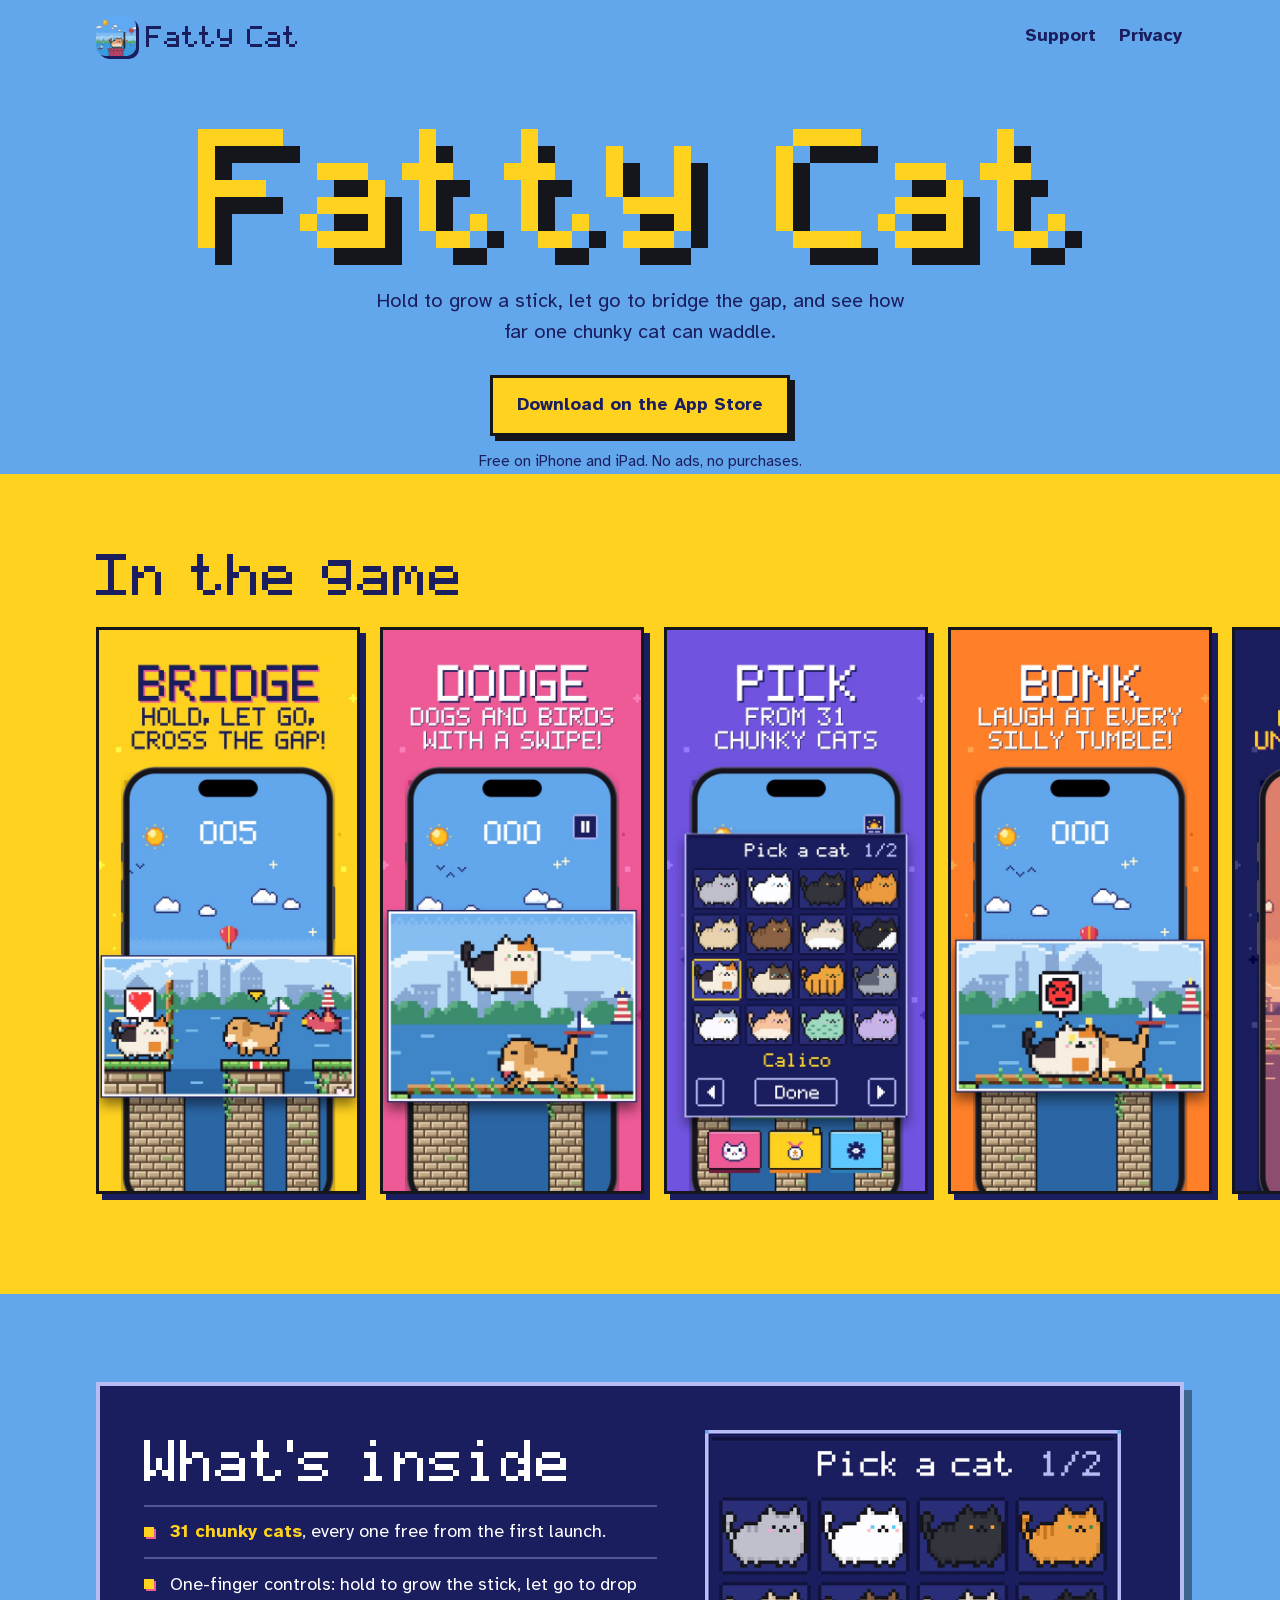
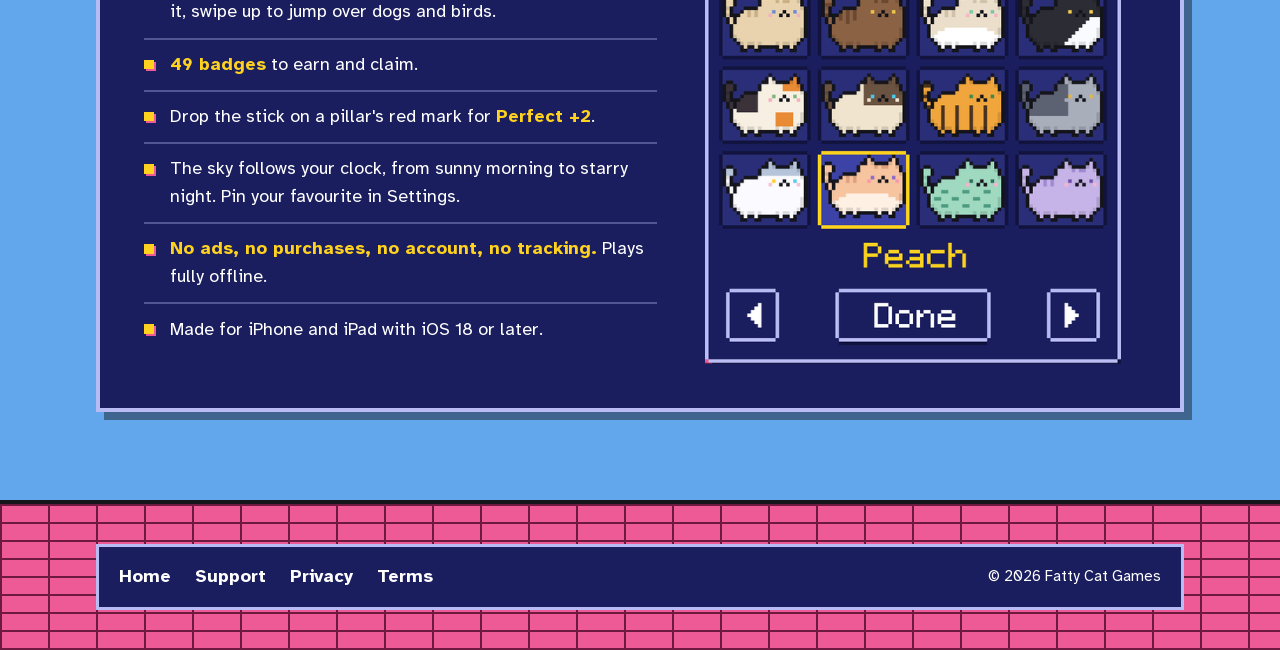
==== index.html @ fe996d11 "Remove playable demo, use latest App Store screenshots Co-Authored-By: Claude Sonnet 5.5 <noreply@an" ====
<!doctype html>
<html lang="en">
<head>
<meta charset="utf-8">
<meta name="viewport" content="width=device-width, initial-scale=1">
<title>Fatty Cat: a one-finger pixel bridge game for iPhone and iPad</title>
<meta name="description" content="Hold to grow a stick, let go to bridge the gap. A free pixel-art arcade game with 31 chunky cats, no ads and no purchases.">
<link rel="canonical" href="https://hienhodeveloper.github.io/fatty-cat-site/">
<meta property="og:type" content="website">
<meta property="og:title" content="Fatty Cat: a one-finger pixel bridge game for iPhone and iPad">
<meta property="og:description" content="Hold to grow a stick, let go to bridge the gap. A free pixel-art arcade game with 31 chunky cats, no ads and no purchases.">
<meta property="og:url" content="https://hienhodeveloper.github.io/fatty-cat-site/">
<meta property="og:image" content="https://hienhodeveloper.github.io/fatty-cat-site/assets/og.png">
<meta name="twitter:card" content="summary_large_image">
<meta name="apple-itunes-app" content="app-id=6810916736">
<meta name="theme-color" content="#62a6ec">
<link rel="icon" type="image/png" href="assets/favicon.png">
<link rel="apple-touch-icon" href="assets/apple-touch-icon.png">
<link rel="preload" href="assets/fonts/atkinson-400.woff2" as="font" type="font/woff2" crossorigin>
<link rel="stylesheet" href="assets/style.css">
</head>
<body>
<header class="wrap top">
  <a class="brand" href="index.html"><img src="assets/apple-touch-icon.png" alt="" width="40" height="40"><span class="px" data-px>Fatty Cat</span></a>
  <nav class="nav" aria-label="Main"><a href="support.html">Support</a><a href="privacy.html">Privacy</a></nav>
</header>
<main>
<section class="hero" aria-labelledby="title">
  <div class="wrap">
    <h1 id="title" class="px px-center" data-px>Fatty Cat</h1>
    <p class="lede">Hold to grow a stick, let go to bridge the gap, and see how far one chunky cat can waddle.</p>
    <a class="cta" href="https://apps.apple.com/vn/app/fatty-cat-offline-game/id6810916736" rel="noopener">Download on the App Store</a>
    <span class="cta-note">Free on iPhone and iPad. No ads, no purchases.</span>
  </div>
</section>

<section class="screens" aria-labelledby="screens-title">
  <div class="wrap"><h2 id="screens-title" class="px" data-px>In the game</h2></div>
  <ul class="strip">
      <li><img src="assets/shots/01-bridge.jpg" width="540" height="1174" loading="lazy" alt="Bridge: hold, let go, cross the gap. The cat stands on a brick pillar as its stick falls toward the next one."></li>
      <li><img src="assets/shots/02-dodge.jpg" width="540" height="1174" loading="lazy" alt="Dodge dogs and birds with a swipe: the cat leaps over a charging dog."></li>
      <li><img src="assets/shots/03-pick.jpg" width="540" height="1174" loading="lazy" alt="Pick from 31 chunky cats: the Pick a cat screen with a grid of pixel cats."></li>
      <li><img src="assets/shots/04-bonk.jpg" width="540" height="1174" loading="lazy" alt="Bonk: laugh at every silly tumble when a dog knocks the cat off."></li>
      <li><img src="assets/shots/05-relax.jpg" width="540" height="1174" loading="lazy" alt="Relax under day and night skies: the cat crossing pillars at night."></li>
      <li><img src="assets/shots/06-beat.jpg" width="540" height="1174" loading="lazy" alt="Beat your best with Perfect +2: the cat lands in the middle of a pillar for a bonus."></li>
      <li><img src="assets/shots/07-play.jpg" width="540" height="1174" loading="lazy" alt="Free, no ads, no wifi needed: the Fatty Cat start screen with the Play button."></li>
      <li><img src="assets/shots/08-badges.jpg" width="540" height="1174" loading="lazy" alt="Collect 49 badges to earn and claim: the Badges screen with progress bars."></li>
  </ul>
</section>

<section class="inside wrap" aria-labelledby="inside-title">
  <div class="panel">
    <div>
      <h2 id="inside-title" class="px" data-px>What's inside</h2>
      <ul class="facts">
        <li><strong>31 chunky cats</strong>, every one free from the first launch.</li>
        <li>One-finger controls: hold to grow the stick, let go to drop it, swipe up to jump over dogs and birds.</li>
        <li><strong>49 badges</strong> to earn and claim.</li>
        <li>Drop the stick on a pillar's red mark for <strong>Perfect +2</strong>.</li>
        <li>The sky follows your clock, from sunny morning to starry night. Pin your favourite in Settings.</li>
        <li><strong>No ads, no purchases, no account, no tracking.</strong> Plays fully offline.</li>
        <li>Made for iPhone and iPad with iOS 18 or later.</li>
      </ul>
    </div>
    <img src="assets/cats.png" width="530" height="680" loading="lazy" alt="The Pick a cat screen showing 16 of the 31 cats, with Peach selected.">
  </div>
</section>
</main>
<footer class="foot">
  <div class="wrap">
    <nav aria-label="Footer"><a href="index.html">Home</a><a href="support.html">Support</a><a href="privacy.html">Privacy</a><a href="terms.html">Terms</a></nav>
    <small>&copy; 2026 Fatty Cat Games</small>
  </div>
</footer>
<script src="assets/pixel.js" defer></script>
</body>
</html>
---- assets/style.css ----
/* Fatty Cat — colours come straight from the game's Palette.swift / SkyTheme.swift */
@font-face {
  font-family: "Atkinson Hyperlegible"; font-style: normal; font-weight: 400; font-display: swap;
  src: url("fonts/atkinson-400.woff2") format("woff2");
}
@font-face {
  font-family: "Atkinson Hyperlegible"; font-style: normal; font-weight: 700; font-display: swap;
  src: url("fonts/atkinson-700.woff2") format("woff2");
}
:root {
  --sky: #62a6ec;
  --navy: #1b1e5e;
  --lavender: #b9bcf4;
  --yellow: #ffd21f;
  --pink: #ee5a96;
  --pink-dark: #6e1a40;
  --outline: #15151c;
  --white: #ffffff;
  --measure: 34rem;
  color-scheme: light;
}

* { box-sizing: border-box; }
html { -webkit-text-size-adjust: 100%; }
body {
  margin: 0;
  background: var(--sky);
  color: var(--navy);
  font: 400 1.125rem/1.55 "Atkinson Hyperlegible", system-ui, -apple-system, "Segoe UI", sans-serif;
}
img { display: block; max-width: 100%; height: auto; }
a { color: inherit; text-underline-offset: 0.18em; text-decoration-thickness: 2px; }
a:hover { text-decoration-color: var(--pink); }
:focus-visible { outline: 3px solid var(--yellow); outline-offset: 3px; box-shadow: 0 0 0 6px var(--navy); }

.sr {
  position: absolute; width: 1px; height: 1px; overflow: hidden;
  clip: rect(0 0 0 0); white-space: nowrap;
}
.wrap { width: min(100% - 2rem, 68rem); margin-inline: auto; }

/* Pixel headings: SVG drawn by pixel.js from the game's 5x7 font */
.px { margin: 0; font-weight: 700; line-height: 1.1; --px-fill: var(--navy); }
.px svg { display: block; height: var(--px-h, 2rem); width: auto; max-width: 100%; }
.px-center svg { margin-inline: auto; }

/* ── Header ── */
.top {
  display: flex; align-items: center; justify-content: space-between; gap: 1rem;
  padding-block: 1rem;
}
.brand { display: flex; align-items: center; gap: 0.6rem; text-decoration: none; }
.brand img { width: 40px; height: 40px; border-radius: 10px; box-shadow: 3px 3px 0 var(--navy); }
.brand .px { --px-h: 1.3rem; }
.nav { display: flex; gap: 1.25rem; font-weight: 700; }
.nav a { text-decoration: none; padding: 0.4rem 0.1rem; }
.nav a:hover, .nav a[aria-current] { text-decoration: underline; text-decoration-color: var(--yellow); text-decoration-thickness: 4px; }

/* ── Hero ── */
.hero { text-align: center; padding-top: clamp(1.5rem, 5vw, 3.5rem); }
.hero h1 { --px-h: clamp(4.25rem, 15vw, 8.5rem); --px-fill: var(--yellow); --px-shadow: var(--outline); }
.lede { max-width: var(--measure); margin: 1.25rem auto 1.75rem; font-size: 1.25rem; }
.cta {
  display: inline-block; padding: 0.85rem 1.5rem; font-weight: 700; font-size: 1.125rem;
  background: var(--yellow); color: var(--navy); text-decoration: none;
  border: 3px solid var(--outline); box-shadow: 5px 5px 0 var(--outline);
}
a.cta:hover { transform: translate(2px, 2px); box-shadow: 3px 3px 0 var(--outline); }
a.cta:active { transform: translate(5px, 5px); box-shadow: none; }
.cta-note { display: block; margin-top: 0.9rem; font-size: 0.95rem; }

/* ── Screens ── */
.screens { background: var(--yellow); padding-block: clamp(3rem, 8vw, 5rem); }
.screens h2 { --px-h: clamp(1.9rem, 5vw, 2.6rem); }
.strip {
  display: flex; gap: 1.25rem; overflow-x: auto; scroll-snap-type: x mandatory;
  padding: 2rem max(1rem, calc((100% - 68rem) / 2)) 1.25rem; margin: 0;
  list-style: none; scrollbar-color: var(--navy) transparent;
}
.strip li { flex: 0 0 auto; scroll-snap-align: center; }
.strip img {
  width: clamp(13rem, 60vw, 16.5rem); border: 3px solid var(--outline);
  box-shadow: 6px 6px 0 var(--navy);
}

/* ── Panel (echoes the in-game "Pick a cat" panel) ── */
.inside { padding-block: clamp(3rem, 8vw, 5.5rem); }
.panel {
  background: var(--navy); color: var(--white);
  border: 4px solid var(--lavender); box-shadow: 8px 8px 0 rgba(21, 21, 28, 0.45);
  padding: clamp(1.5rem, 4vw, 2.75rem);
  display: grid; gap: 2rem; align-items: center;
}
@media (min-width: 52rem) { .panel { grid-template-columns: 1.15fr 1fr; } }
.panel h2 { --px-h: clamp(1.9rem, 5vw, 2.6rem); --px-fill: var(--white); }
.facts { margin: 1.5rem 0 0; padding: 0; list-style: none; max-width: var(--measure); }
.facts li { padding: 0.7rem 0 0.7rem 1.6rem; border-top: 2px solid rgba(185, 188, 244, 0.35); position: relative; }
.facts li::before {
  content: ""; position: absolute; left: 0; top: 1.25rem; width: 0.6rem; height: 0.6rem;
  background: var(--yellow); box-shadow: 2px 2px 0 var(--pink);
}
.facts strong { color: var(--yellow); }
.panel img { justify-self: center; width: min(100%, 26rem); }

/* ── Text pages ── */
.page { padding-block: clamp(2rem, 6vw, 4rem) clamp(3rem, 8vw, 5rem); }
.page h1 { --px-h: clamp(2.6rem, 9vw, 4rem); --px-fill: var(--yellow); --px-shadow: var(--outline); }
.sheet {
  background: var(--white); border: 4px solid var(--navy); box-shadow: 8px 8px 0 var(--navy);
  padding: clamp(1.25rem, 4vw, 2.5rem); margin-top: 1.75rem; max-width: 46rem;
}
.sheet > :first-child { margin-top: 0; }
.sheet h2 { font-size: 1.35rem; margin: 2rem 0 0.5rem; }
.sheet p, .sheet li { max-width: var(--measure); }
.contact { display: flex; flex-wrap: wrap; align-items: center; gap: 1rem 1.5rem; margin: 1.25rem 0 0.5rem; }
.contact .cta { box-shadow: 4px 4px 0 var(--navy); border-color: var(--navy); }
.mail { font-weight: 700; word-break: break-all; }
details { border-top: 2px solid var(--lavender); }
details:last-of-type { border-bottom: 2px solid var(--lavender); }
summary { cursor: pointer; font-weight: 700; padding: 0.85rem 0; margin-left: 1.1rem; display: list-item; }
details p { margin: 0 0 1rem 1.1rem; }
.updated { font-size: 0.95rem; color: #4a4e86; }

/* ── Footer: a row of pillar bricks ── */
.foot {
  background-color: var(--pink);
  background-image:
    linear-gradient(var(--pink-dark) 2px, transparent 2px),
    linear-gradient(90deg, var(--pink-dark) 2px, transparent 2px);
  background-size: 48px 18px, 48px 36px;
  border-top: 4px solid var(--outline);
  padding-block: 2.5rem;
}
.foot .wrap {
  display: flex; flex-wrap: wrap; gap: 1rem 2rem; align-items: center; justify-content: space-between;
  background: var(--navy); color: var(--white); padding: 1rem 1.25rem; border: 3px solid var(--lavender);
}
.foot nav { display: flex; flex-wrap: wrap; gap: 0.5rem 1.5rem; font-weight: 700; }
.foot nav a { text-decoration: none; }
.foot nav a:hover { text-decoration: underline; text-decoration-color: var(--yellow); }
.foot small { font-size: 0.95rem; }

@media (max-width: 30rem) {
  body { font-size: 1.0625rem; }
  .nav { gap: 0.9rem; font-size: 1rem; }
  .brand .px { display: none; }
}
@media (prefers-reduced-motion: reduce) {
  a.cta:hover, a.cta:active { transform: none; }
}
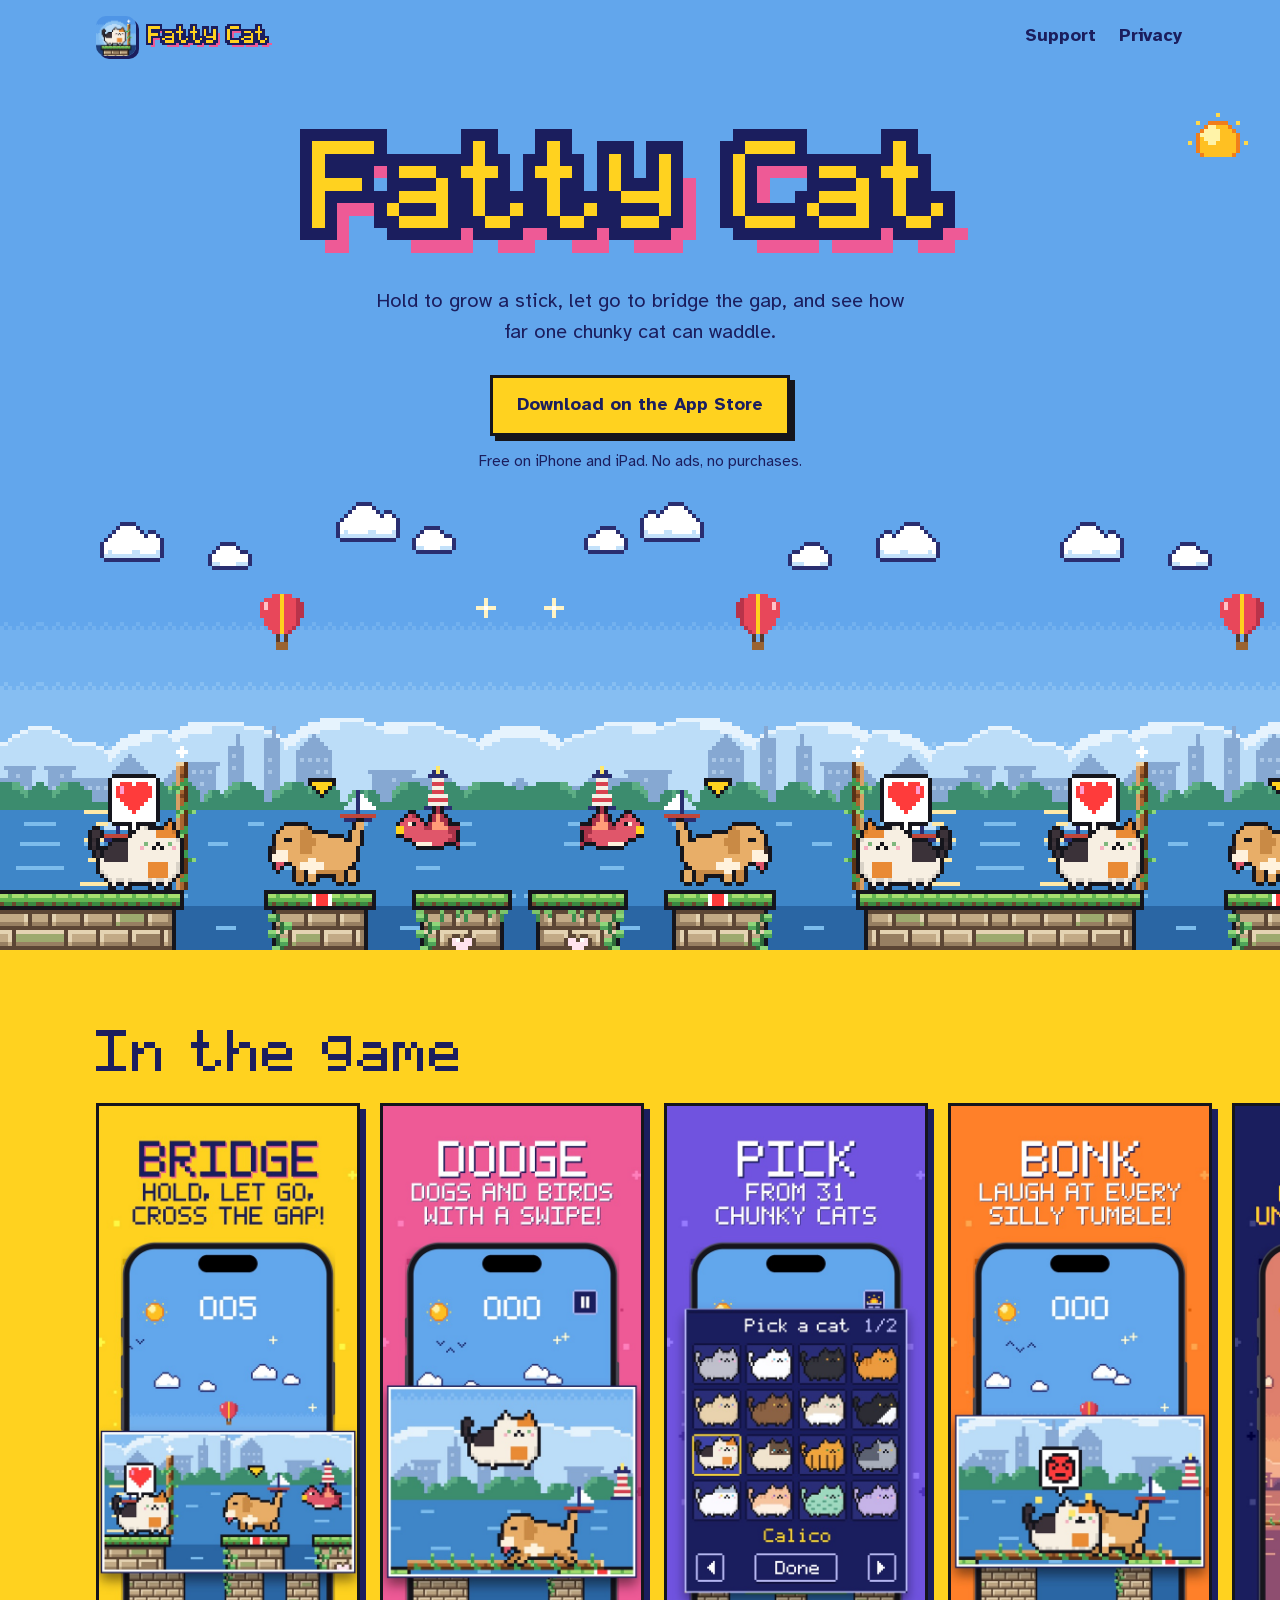
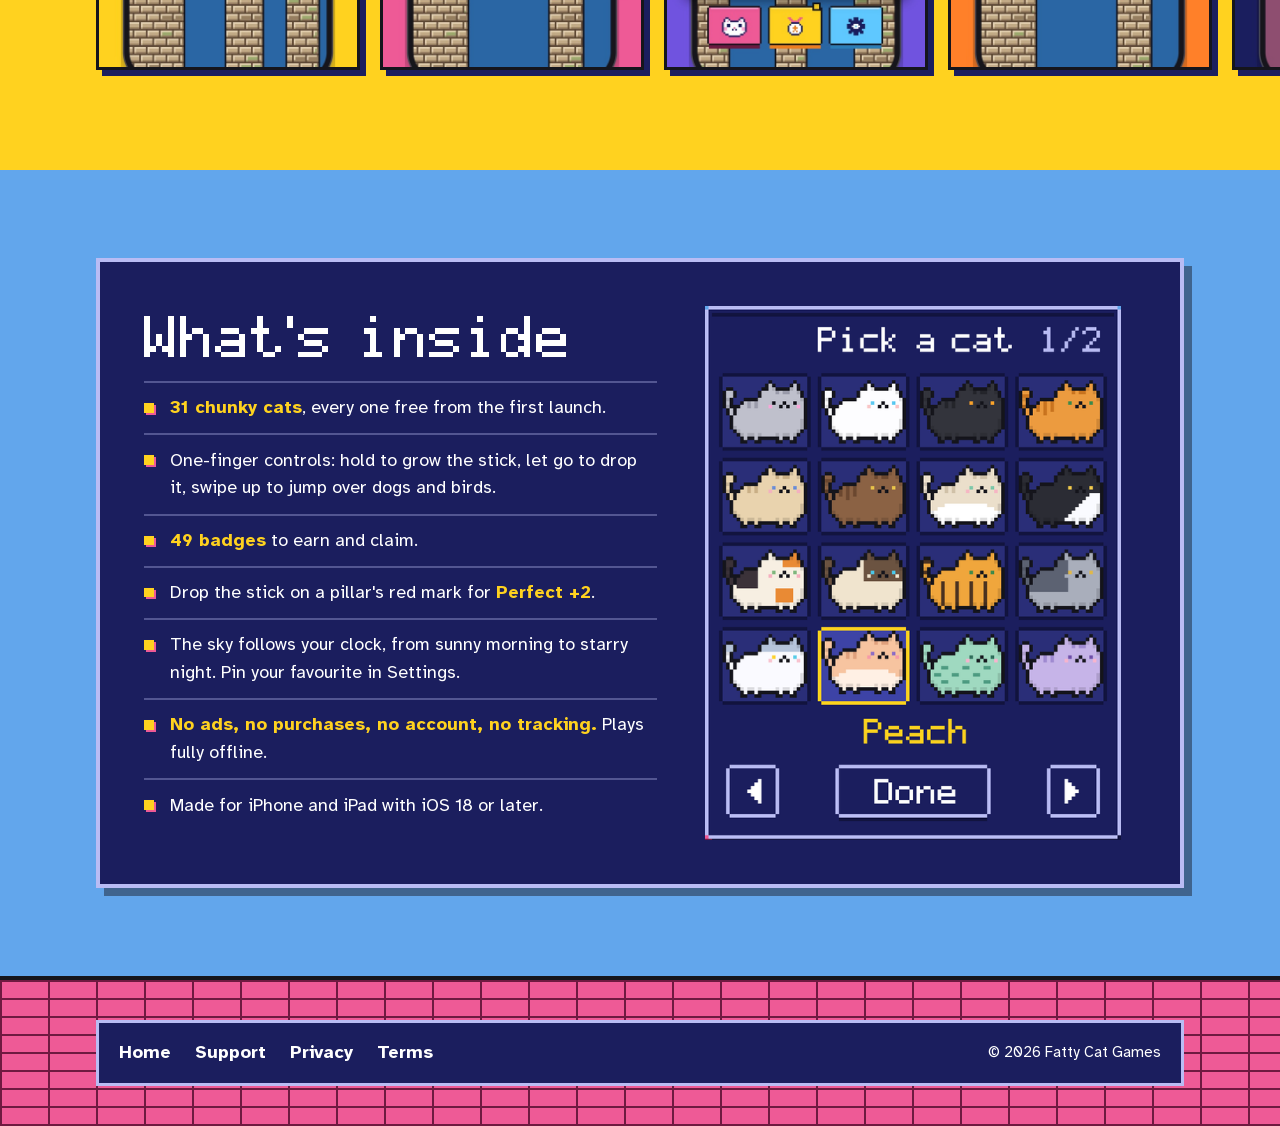
==== commit 46a713a1: "Hero: game river scene with cat, dog and bird Co-Authored-By: Claude Sonnet 5.5 <noreply@anthropic.c" ====
--- a/index.html
+++ b/index.html
@@ -32,6 +32,7 @@
     <a class="cta" href="https://apps.apple.com/vn/app/fatty-cat-offline-game/id6810916736" rel="noopener">Download on the App Store</a>
     <span class="cta-note">Free on iPhone and iPad. No ads, no purchases.</span>
   </div>
+  <div class="scene" role="img" aria-label="Pixel river scene: a cat on a brick pillar, a dog charging across the gap and a bird flying in"></div>
 </section>
 
 <section class="screens" aria-labelledby="screens-title">
--- a/assets/style.css
+++ b/assets/style.css
@@ -51,14 +51,27 @@
 }
 .brand { display: flex; align-items: center; gap: 0.6rem; text-decoration: none; }
 .brand img { width: 40px; height: 40px; border-radius: 10px; box-shadow: 3px 3px 0 var(--navy); }
-.brand .px { --px-h: 1.3rem; }
+.brand .px { --px-h: 1.6rem; --px-fill: var(--yellow); --px-extrude: var(--pink); --px-outline: var(--navy); }
 .nav { display: flex; gap: 1.25rem; font-weight: 700; }
 .nav a { text-decoration: none; padding: 0.4rem 0.1rem; }
 .nav a:hover, .nav a[aria-current] { text-decoration: underline; text-decoration-color: var(--yellow); text-decoration-thickness: 4px; }
 
 /* ── Hero ── */
-.hero { text-align: center; padding-top: clamp(1.5rem, 5vw, 3.5rem); }
-.hero h1 { --px-h: clamp(4.25rem, 15vw, 8.5rem); --px-fill: var(--yellow); --px-shadow: var(--outline); }
+.hero { --u: 3px; position: relative; overflow: hidden; background: var(--sky); text-align: center; padding-top: clamp(1.5rem, 5vw, 3.5rem); }
+.hero::before {
+  content: ""; position: absolute; display: none; top: 1.5rem; right: 2rem; width: calc(16 * var(--u)); height: calc(15 * var(--u));
+  background: url(sun.png) 0 0 / 100% 100% no-repeat; image-rendering: pixelated;
+}
+.hero > .wrap { position: relative; }
+/* The game's own river scene (cat, dog, bird, pillars), mirrored so it tiles edge to edge */
+.scene {
+  height: calc(113 * var(--u)); margin-top: 1.5rem;
+  background: url(scene.png) calc(2 * var(--u) * 5) bottom / calc(240 * var(--u)) calc(113 * var(--u)) repeat-x;
+  image-rendering: pixelated;
+}
+@media (min-width: 700px) { .hero { --u: 4px; } }
+@media (min-width: 960px) { .hero::before { display: block; } }
+.hero h1 { --px-h: clamp(4.25rem, 15vw, 8.5rem); --px-fill: var(--yellow); --px-extrude: var(--pink); --px-outline: var(--navy); }
 .lede { max-width: var(--measure); margin: 1.25rem auto 1.75rem; font-size: 1.25rem; }
 .cta {
   display: inline-block; padding: 0.85rem 1.5rem; font-weight: 700; font-size: 1.125rem;
@@ -104,7 +117,7 @@
 
 /* ── Text pages ── */
 .page { padding-block: clamp(2rem, 6vw, 4rem) clamp(3rem, 8vw, 5rem); }
-.page h1 { --px-h: clamp(2.6rem, 9vw, 4rem); --px-fill: var(--yellow); --px-shadow: var(--outline); }
+.page h1 { --px-h: clamp(2.6rem, 9vw, 4rem); --px-fill: var(--yellow); --px-extrude: var(--pink); --px-outline: var(--navy); }
 .sheet {
   background: var(--white); border: 4px solid var(--navy); box-shadow: 8px 8px 0 var(--navy);
   padding: clamp(1.25rem, 4vw, 2.5rem); margin-top: 1.75rem; max-width: 46rem;
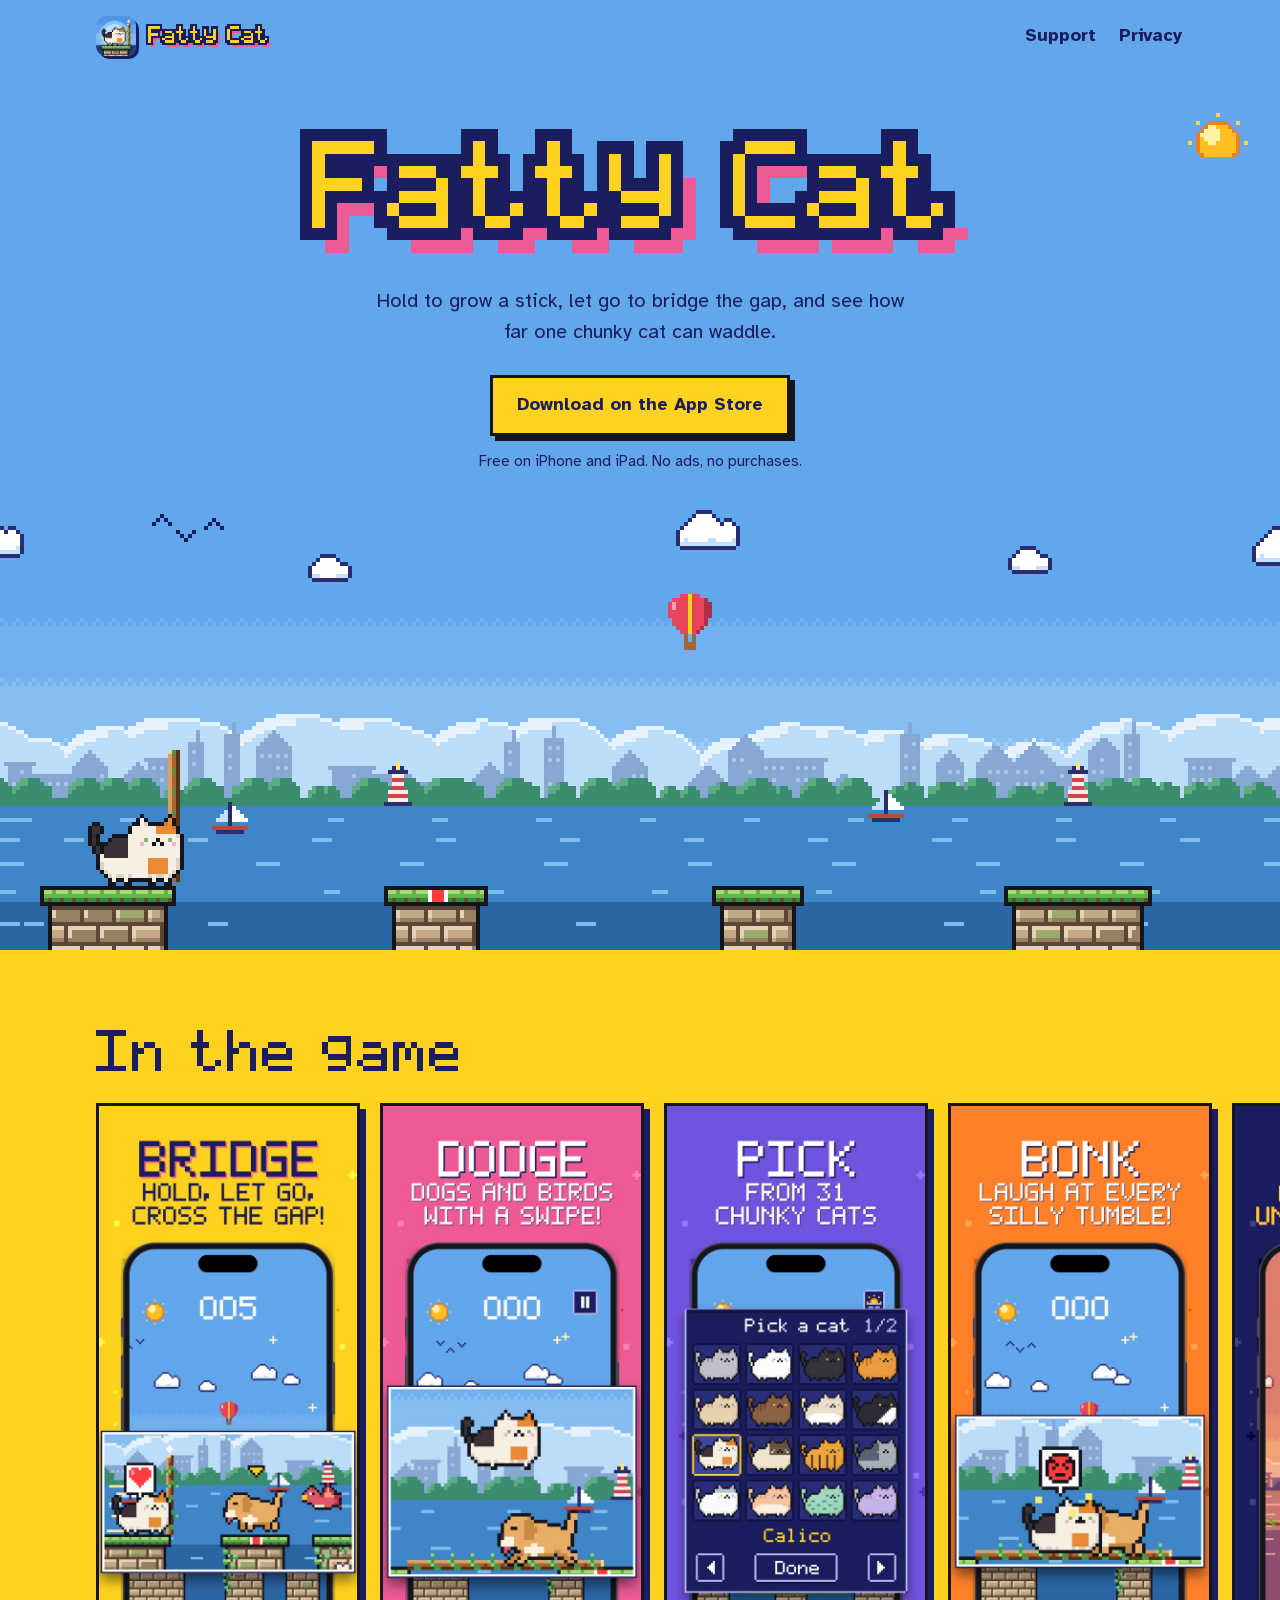
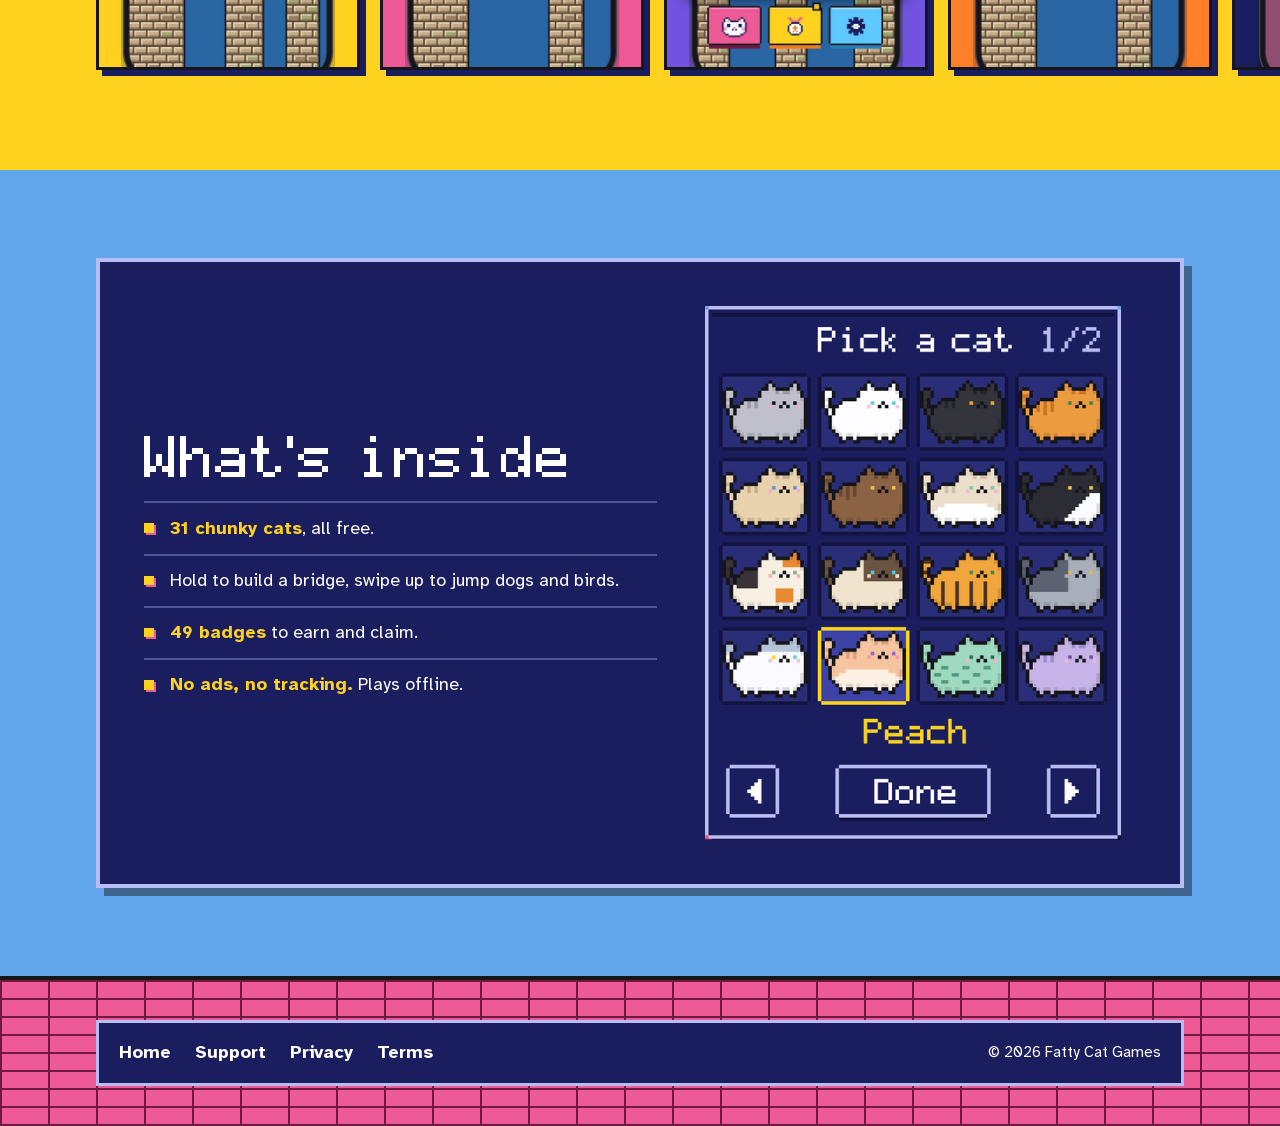
==== commit 57683149: "Hero: self-playing game loop with animated backdrop; trim What's inside Co-Authored-By: Claude Sonne" ====
--- a/index.html
+++ b/index.html
@@ -32,7 +32,7 @@
     <a class="cta" href="https://apps.apple.com/vn/app/fatty-cat-offline-game/id6810916736" rel="noopener">Download on the App Store</a>
     <span class="cta-note">Free on iPhone and iPad. No ads, no purchases.</span>
   </div>
-  <div class="scene" role="img" aria-label="Pixel river scene: a cat on a brick pillar, a dog charging across the gap and a bird flying in"></div>
+  <canvas id="scene" class="scene" role="img" aria-label="Pixel river scene: the cat builds a stick bridge, jumps a charging dog and a bird, and keeps crossing"></canvas>
 </section>
 
 <section class="screens" aria-labelledby="screens-title">
@@ -54,13 +54,10 @@
     <div>
       <h2 id="inside-title" class="px" data-px>What's inside</h2>
       <ul class="facts">
-        <li><strong>31 chunky cats</strong>, every one free from the first launch.</li>
-        <li>One-finger controls: hold to grow the stick, let go to drop it, swipe up to jump over dogs and birds.</li>
+        <li><strong>31 chunky cats</strong>, all free.</li>
+        <li>Hold to build a bridge, swipe up to jump dogs and birds.</li>
         <li><strong>49 badges</strong> to earn and claim.</li>
-        <li>Drop the stick on a pillar's red mark for <strong>Perfect +2</strong>.</li>
-        <li>The sky follows your clock, from sunny morning to starry night. Pin your favourite in Settings.</li>
-        <li><strong>No ads, no purchases, no account, no tracking.</strong> Plays fully offline.</li>
-        <li>Made for iPhone and iPad with iOS 18 or later.</li>
+        <li><strong>No ads, no tracking.</strong> Plays offline.</li>
       </ul>
     </div>
     <img src="assets/cats.png" width="530" height="680" loading="lazy" alt="The Pick a cat screen showing 16 of the 31 cats, with Peach selected.">
@@ -74,5 +71,6 @@
   </div>
 </footer>
 <script src="assets/pixel.js" defer></script>
+<script src="assets/scene.js" defer></script>
 </body>
 </html>
--- a/assets/style.css
+++ b/assets/style.css
@@ -65,7 +65,7 @@
 .hero > .wrap { position: relative; }
 /* The game's own river scene (cat, dog, bird, pillars), mirrored so it tiles edge to edge */
 .scene {
-  height: calc(113 * var(--u)); margin-top: 1.5rem;
+  display: block; height: calc(113 * var(--u)); margin-top: 1.5rem;
   background: url(scene.png) calc(2 * var(--u) * 5) bottom / calc(240 * var(--u)) calc(113 * var(--u)) repeat-x;
   image-rendering: pixelated;
 }
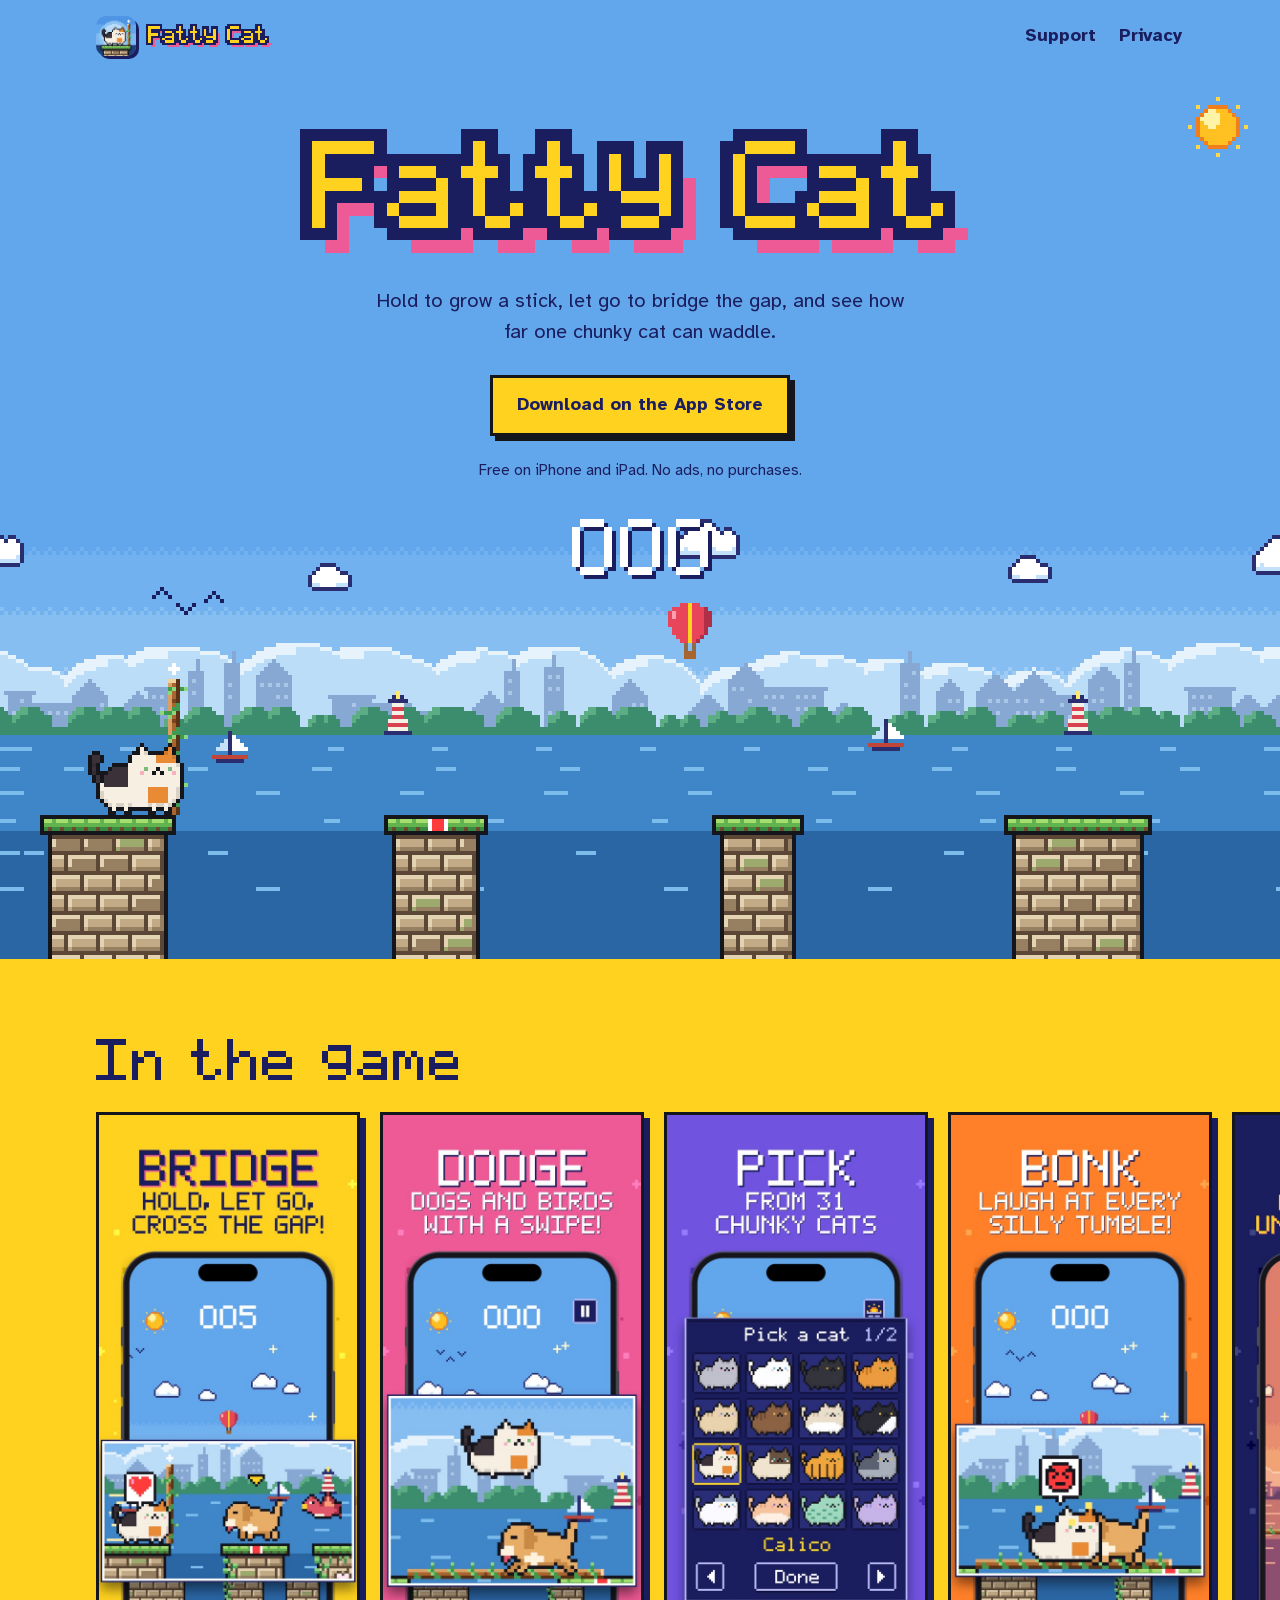
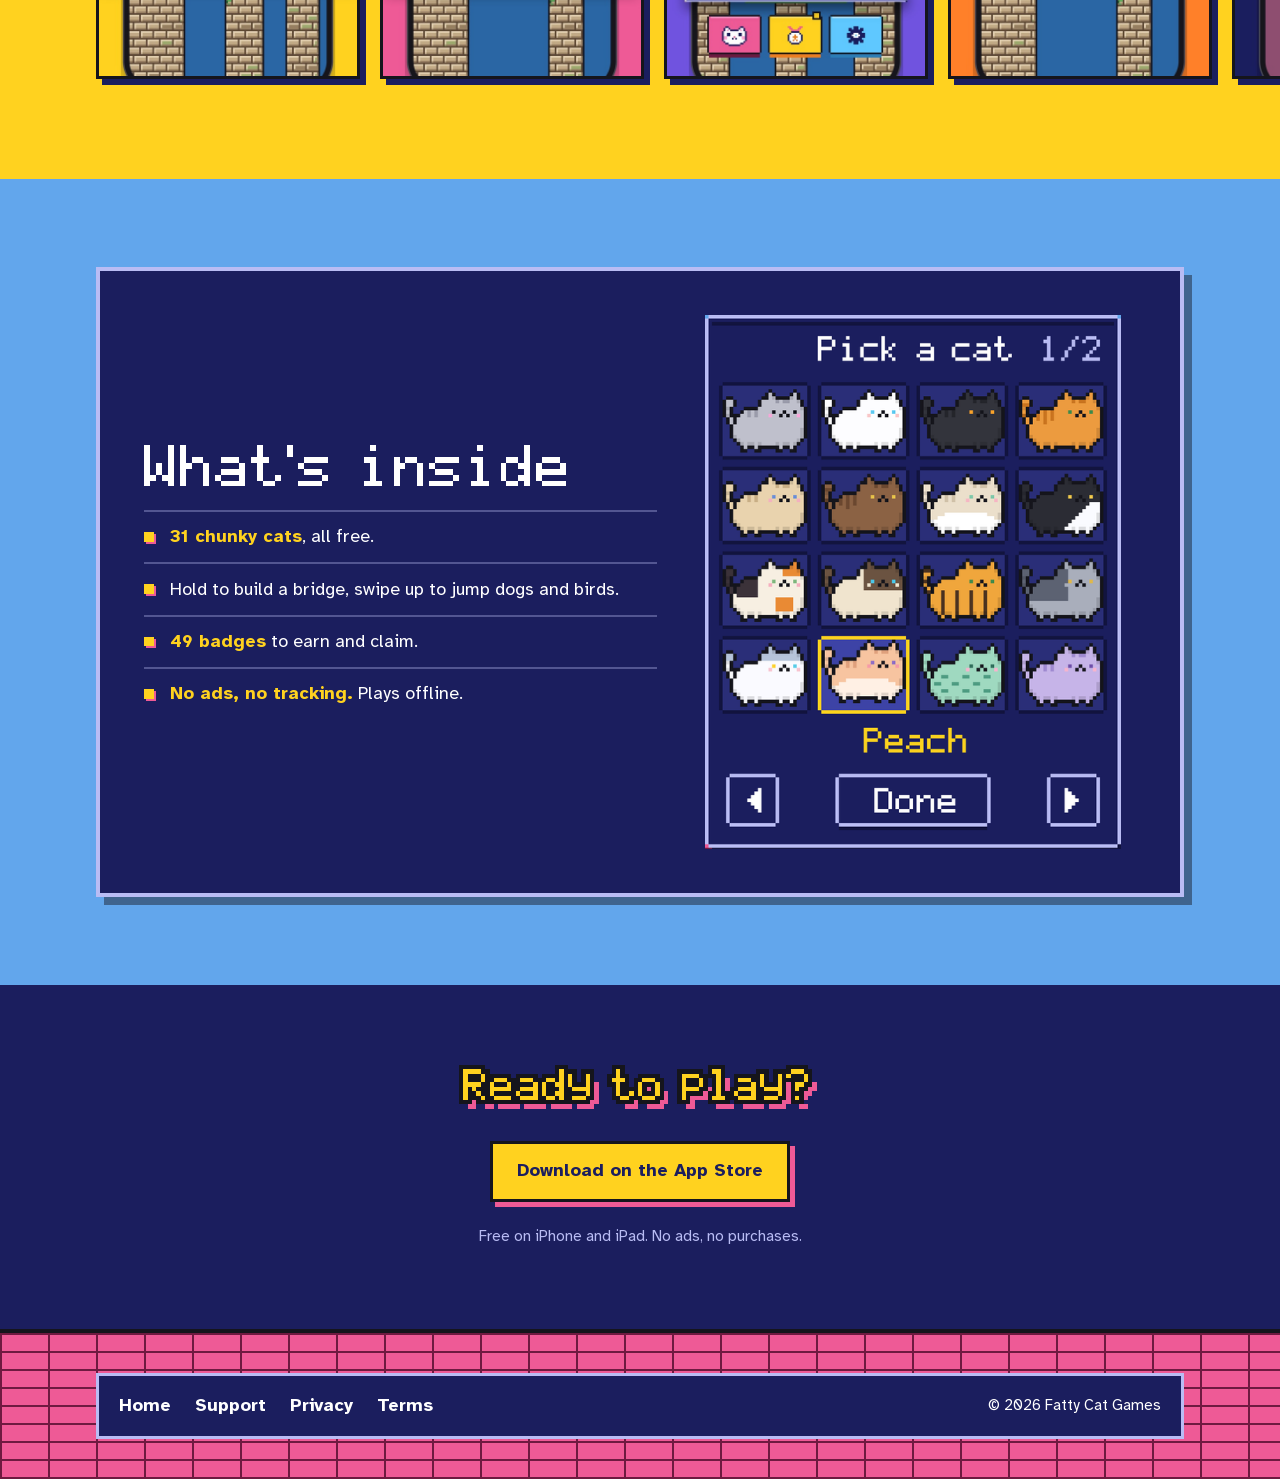
==== commit cbec259b: "Animated top download button, closing download section Co-Authored-By: Claude Sonnet 5.5 <noreply@an" ====
--- a/index.html
+++ b/index.html
@@ -29,7 +29,7 @@
   <div class="wrap">
     <h1 id="title" class="px px-center" data-px>Fatty Cat</h1>
     <p class="lede">Hold to grow a stick, let go to bridge the gap, and see how far one chunky cat can waddle.</p>
-    <a class="cta" href="https://apps.apple.com/vn/app/fatty-cat-offline-game/id6810916736" rel="noopener">Download on the App Store</a>
+    <a class="cta cta-pulse" href="https://apps.apple.com/vn/app/fatty-cat-offline-game/id6810916736" rel="noopener">Download on the App Store</a>
     <span class="cta-note">Free on iPhone and iPad. No ads, no purchases.</span>
   </div>
   <canvas id="scene" class="scene" role="img" aria-label="Pixel river scene: the cat builds a stick bridge, jumps a charging dog and a bird, and keeps crossing"></canvas>
@@ -63,6 +63,13 @@
     <img src="assets/cats.png" width="530" height="680" loading="lazy" alt="The Pick a cat screen showing 16 of the 31 cats, with Peach selected.">
   </div>
 </section>
+<section class="final" aria-labelledby="final-title">
+  <div class="wrap">
+    <h2 id="final-title" class="px px-center" data-px>Ready to play?</h2>
+    <a class="cta" href="https://apps.apple.com/vn/app/fatty-cat-offline-game/id6810916736" rel="noopener">Download on the App Store</a>
+    <span class="cta-note">Free on iPhone and iPad. No ads, no purchases.</span>
+  </div>
+</section>
 </main>
 <footer class="foot">
   <div class="wrap">
--- a/assets/style.css
+++ b/assets/style.css
@@ -59,7 +59,7 @@
 /* ── Hero ── */
 .hero { --u: 3px; position: relative; overflow: hidden; background: var(--sky); text-align: center; padding-top: clamp(1.5rem, 5vw, 3.5rem); }
 .hero::before {
-  content: ""; position: absolute; display: none; top: 1.5rem; right: 2rem; width: calc(16 * var(--u)); height: calc(15 * var(--u));
+  content: ""; position: absolute; display: none; top: 1.5rem; right: 2rem; width: calc(15 * var(--u)); height: calc(15 * var(--u));
   background: url(sun.png) 0 0 / 100% 100% no-repeat; image-rendering: pixelated;
 }
 .hero > .wrap { position: relative; }
@@ -81,6 +81,31 @@
 a.cta:hover { transform: translate(2px, 2px); box-shadow: 3px 3px 0 var(--outline); }
 a.cta:active { transform: translate(5px, 5px); box-shadow: none; }
 .cta-note { display: block; margin-top: 0.9rem; font-size: 0.95rem; }
+
+/* Top button: a hop with a growing shadow, plus a shine sweep, every few seconds. Hover or focus calms it. */
+a.cta { position: relative; overflow: hidden; }
+a.cta-pulse { animation: cta-hop 2.6s cubic-bezier(.3,.7,.4,1) infinite; }
+a.cta-pulse::after {
+  content: ""; position: absolute; top: 0; bottom: 0; left: -60%; width: 40%;
+  background: linear-gradient(100deg, transparent, rgba(255,255,255,.75), transparent);
+  transform: skewX(-20deg); animation: cta-shine 2.6s ease-in-out infinite;
+}
+a.cta-pulse:hover, a.cta-pulse:focus-visible, a.cta-pulse:active { animation: none; }
+@keyframes cta-hop {
+  0%, 55%, 100% { transform: translateY(0); box-shadow: 5px 5px 0 var(--outline); }
+  65% { transform: translateY(-9px); box-shadow: 5px 14px 0 var(--outline); }
+  75% { transform: translateY(0); box-shadow: 5px 5px 0 var(--outline); }
+  84% { transform: translateY(-4px); box-shadow: 5px 9px 0 var(--outline); }
+  92% { transform: translateY(0); box-shadow: 5px 5px 0 var(--outline); }
+}
+@keyframes cta-shine { 0%, 45% { left: -60%; } 70%, 100% { left: 130%; } }
+
+/* ── Closing call to action ── */
+.final { background: var(--navy); color: var(--white); text-align: center; padding-block: clamp(3rem, 9vw, 5rem); }
+.final h2 { --px-h: clamp(1.9rem, 6vw, 3rem); --px-fill: var(--yellow); --px-extrude: var(--pink); --px-outline: var(--outline); margin-bottom: 1.75rem; }
+.final .cta { box-shadow: 5px 5px 0 var(--pink); border-color: var(--outline); }
+.final .cta:hover { box-shadow: 3px 3px 0 var(--pink); }
+.final .cta-note { color: var(--lavender); }
 
 /* ── Screens ── */
 .screens { background: var(--yellow); padding-block: clamp(3rem, 8vw, 5rem); }
@@ -160,4 +185,5 @@
 }
 @media (prefers-reduced-motion: reduce) {
   a.cta:hover, a.cta:active { transform: none; }
+  a.cta-pulse, a.cta-pulse::after { animation: none; }
 }
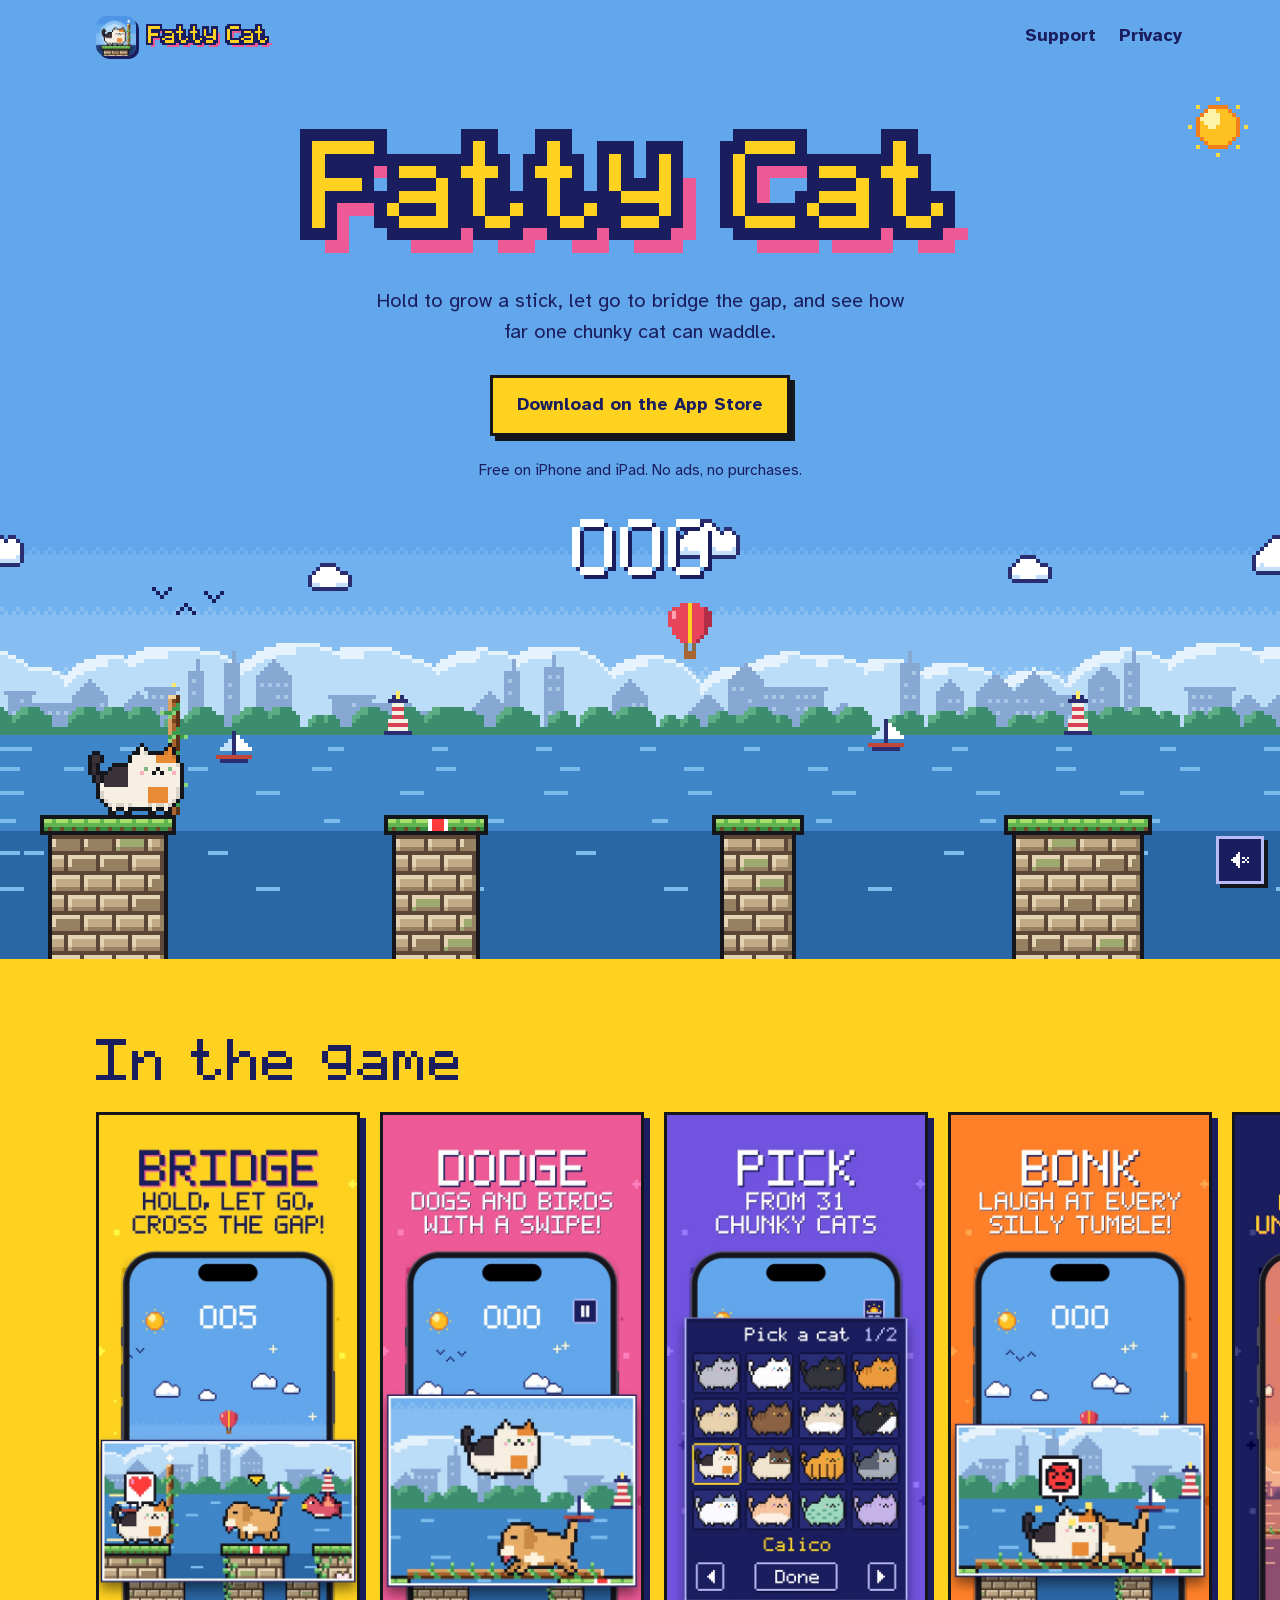
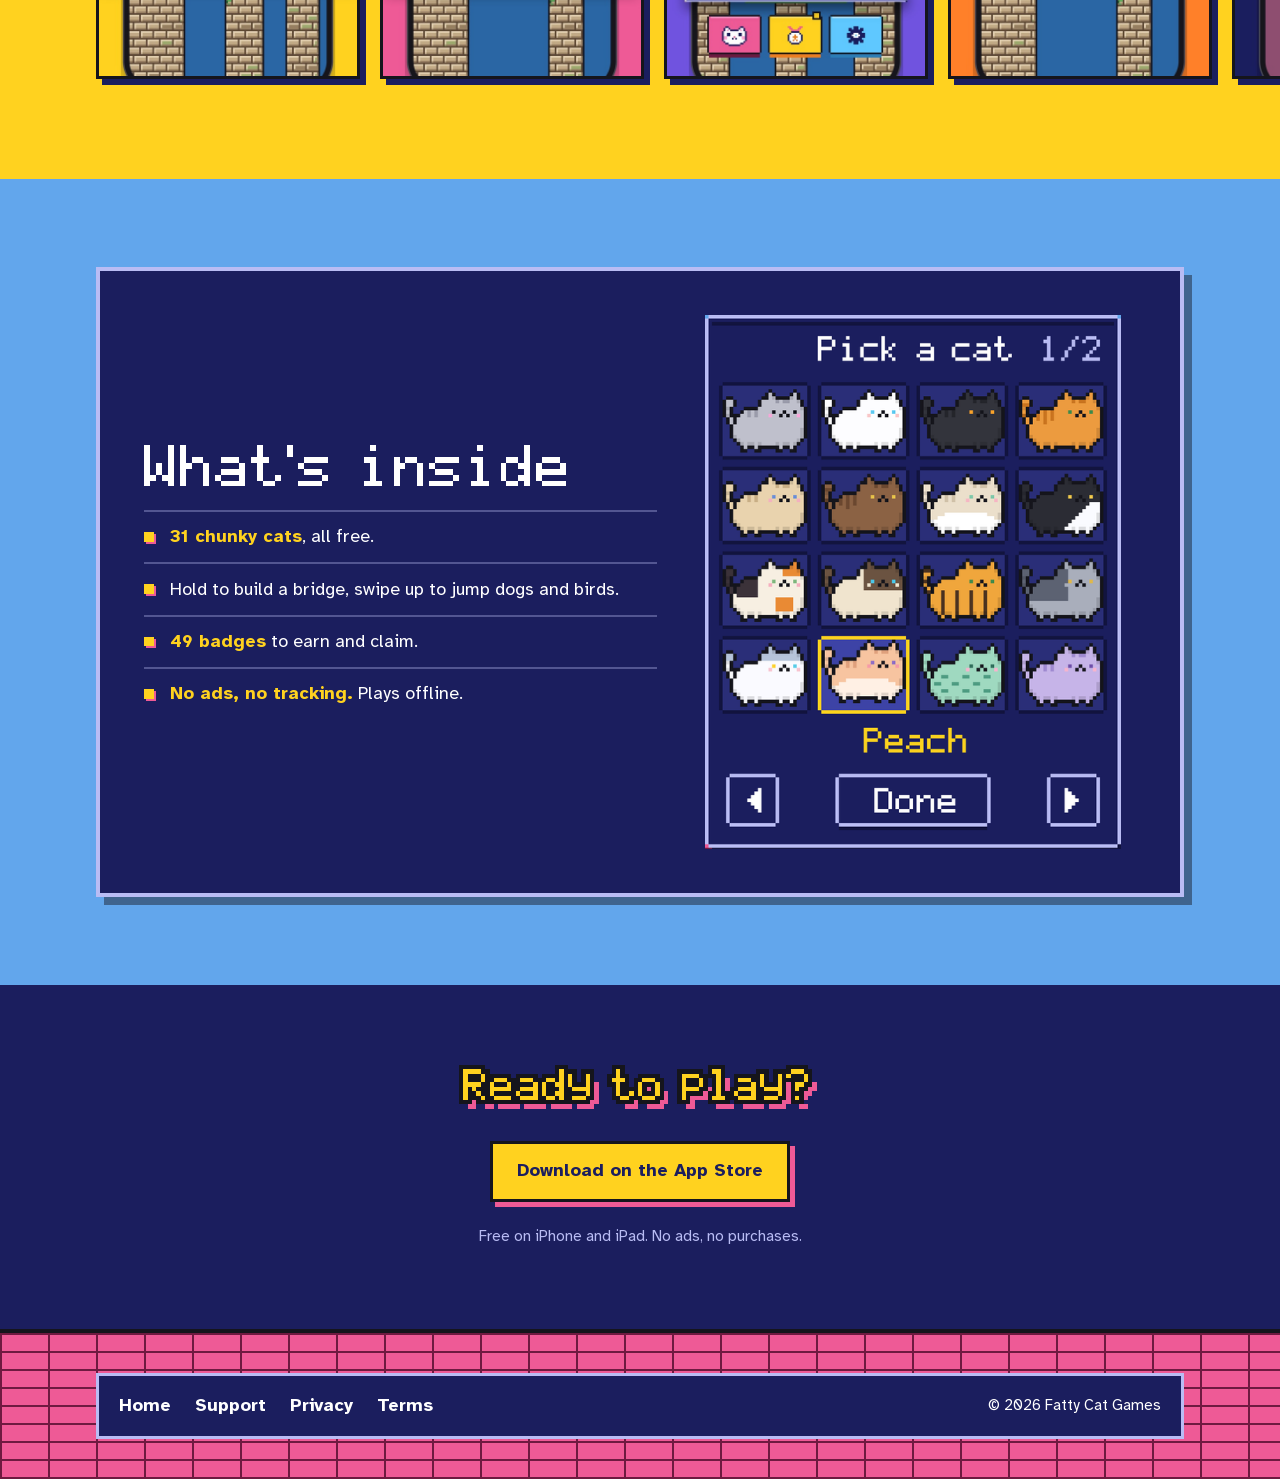
==== commit 256d9fc5: "Hero: mood bubbles, game sounds and music, floating sound button Co-Authored-By: Claude Sonnet 5.5 <" ====
--- a/index.html
+++ b/index.html
@@ -71,6 +71,7 @@
   </div>
 </section>
 </main>
+<button id="sound" class="sound" type="button" aria-pressed="false" aria-label="Turn sound on"></button>
 <footer class="foot">
   <div class="wrap">
     <nav aria-label="Footer"><a href="index.html">Home</a><a href="support.html">Support</a><a href="privacy.html">Privacy</a><a href="terms.html">Terms</a></nav>
@@ -78,6 +79,7 @@
   </div>
 </footer>
 <script src="assets/pixel.js" defer></script>
+<script src="assets/audio.js" defer></script>
 <script src="assets/scene.js" defer></script>
 </body>
 </html>
--- a/assets/style.css
+++ b/assets/style.css
@@ -100,6 +100,17 @@
 }
 @keyframes cta-shine { 0%, 45% { left: -60%; } 70%, 100% { left: 130%; } }
 
+/* ── Floating sound button: follows the visitor down the page ── */
+.sound {
+  position: fixed; z-index: 50; right: max(1rem, env(safe-area-inset-right)); bottom: max(1rem, env(safe-area-inset-bottom));
+  width: 3rem; height: 3rem; padding: 0.75rem; display: grid; place-items: center; cursor: pointer;
+  background: var(--navy); color: var(--white); border: 3px solid var(--lavender); box-shadow: 4px 4px 0 var(--outline);
+}
+.sound svg { width: 100%; height: auto; }
+.sound.is-on { background: var(--yellow); color: var(--navy); border-color: var(--outline); }
+.sound:hover { transform: translate(2px, 2px); box-shadow: 2px 2px 0 var(--outline); }
+.sound:active { transform: translate(4px, 4px); box-shadow: none; }
+
 /* ── Closing call to action ── */
 .final { background: var(--navy); color: var(--white); text-align: center; padding-block: clamp(3rem, 9vw, 5rem); }
 .final h2 { --px-h: clamp(1.9rem, 6vw, 3rem); --px-fill: var(--yellow); --px-extrude: var(--pink); --px-outline: var(--outline); margin-bottom: 1.75rem; }
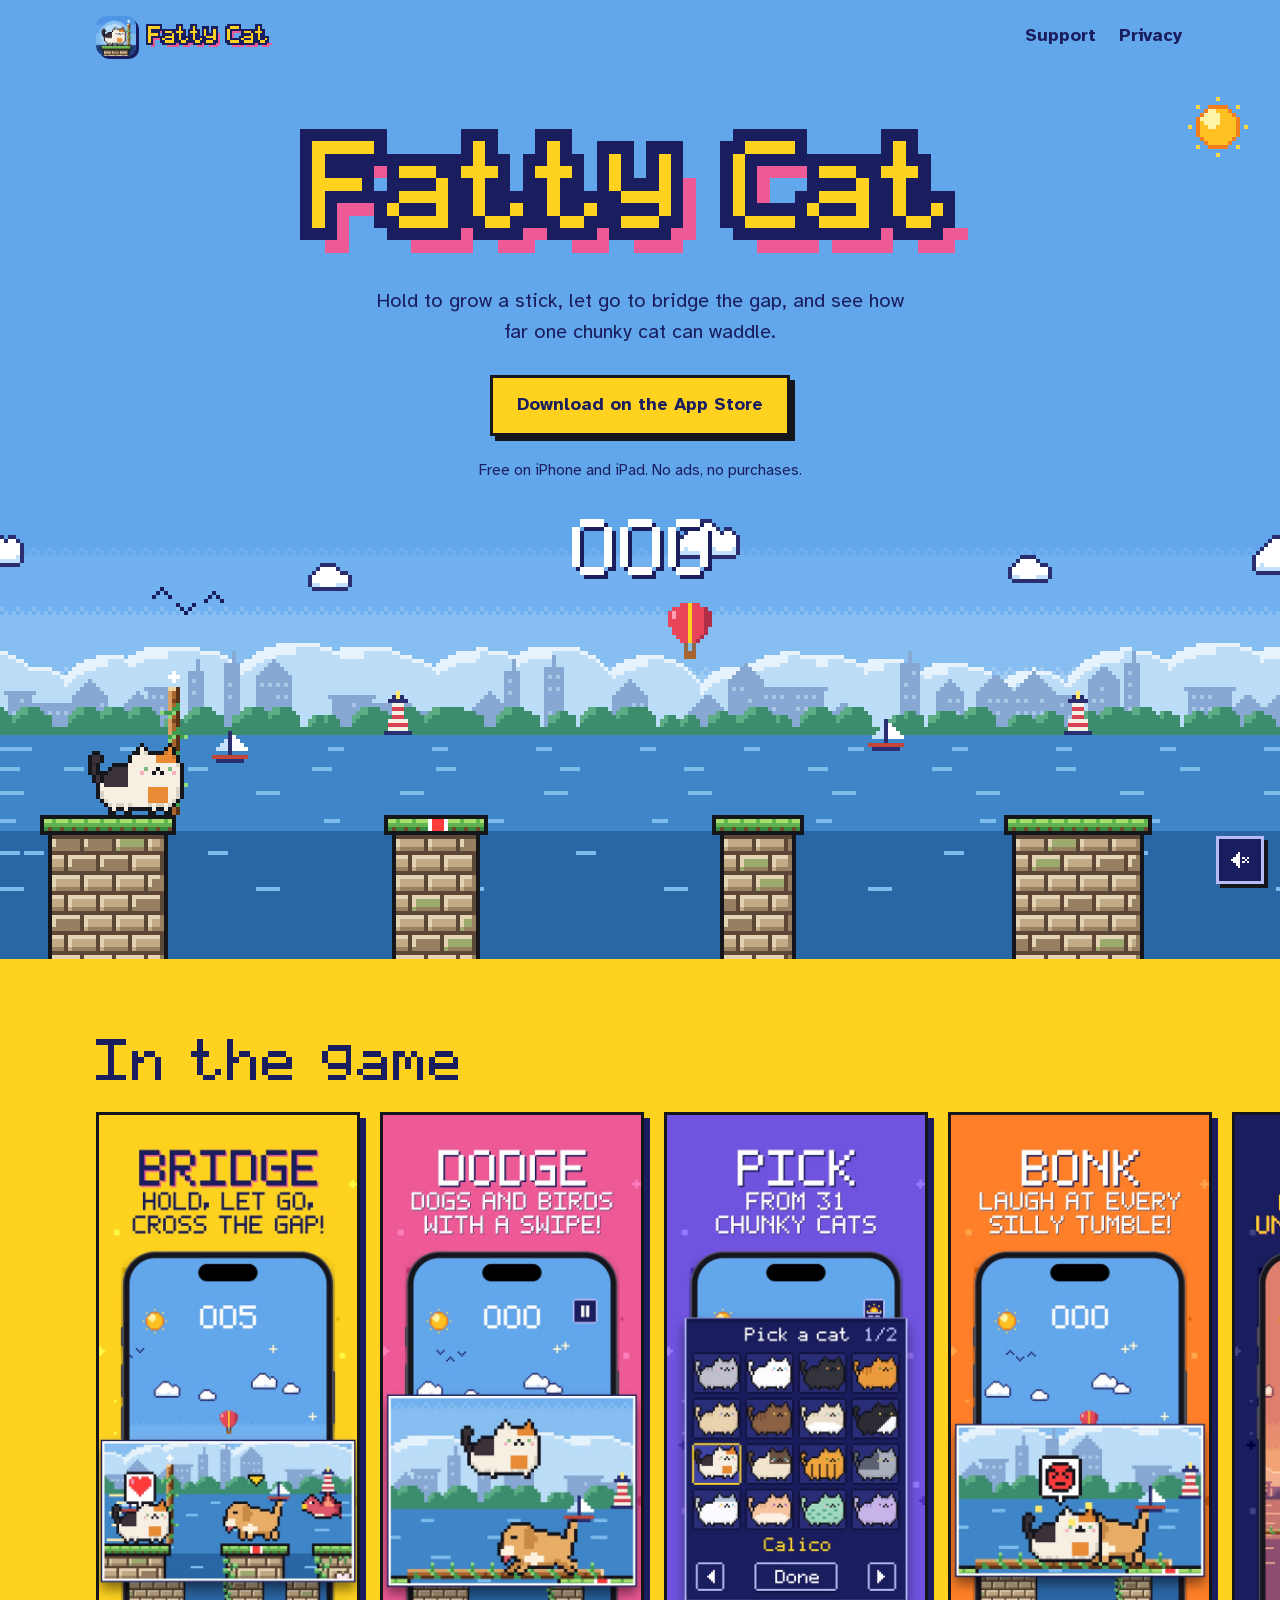
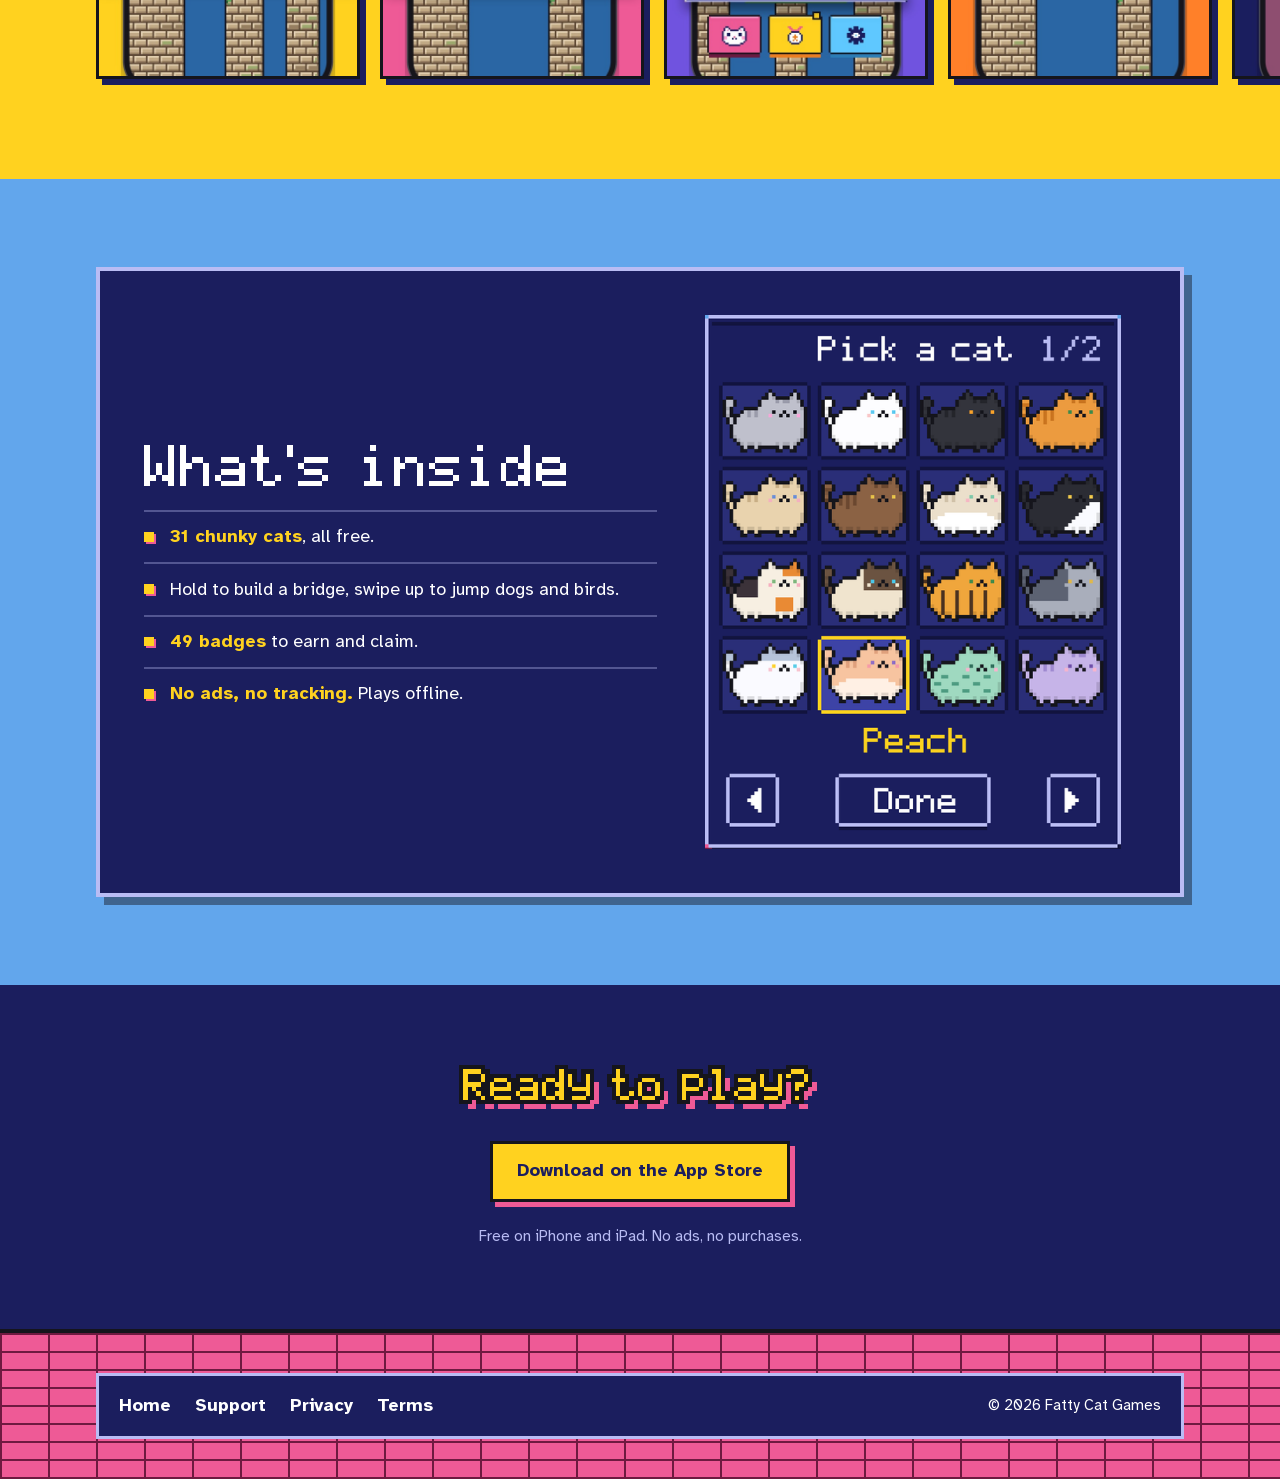
==== commit dc687945: "Start audio inside the tap for iOS Safari; version asset URLs Co-Authored-By: Claude Sonnet 5.5 <nor" ====
--- a/index.html
+++ b/index.html
@@ -17,7 +17,7 @@
 <link rel="icon" type="image/png" href="assets/favicon.png">
 <link rel="apple-touch-icon" href="assets/apple-touch-icon.png">
 <link rel="preload" href="assets/fonts/atkinson-400.woff2" as="font" type="font/woff2" crossorigin>
-<link rel="stylesheet" href="assets/style.css">
+<link rel="stylesheet" href="assets/style.css?v=3">
 </head>
 <body>
 <header class="wrap top">
@@ -78,8 +78,8 @@
     <small>&copy; 2026 Fatty Cat Games</small>
   </div>
 </footer>
-<script src="assets/pixel.js" defer></script>
-<script src="assets/audio.js" defer></script>
-<script src="assets/scene.js" defer></script>
+<script src="assets/pixel.js?v=3" defer></script>
+<script src="assets/audio.js?v=3" defer></script>
+<script src="assets/scene.js?v=3" defer></script>
 </body>
 </html>
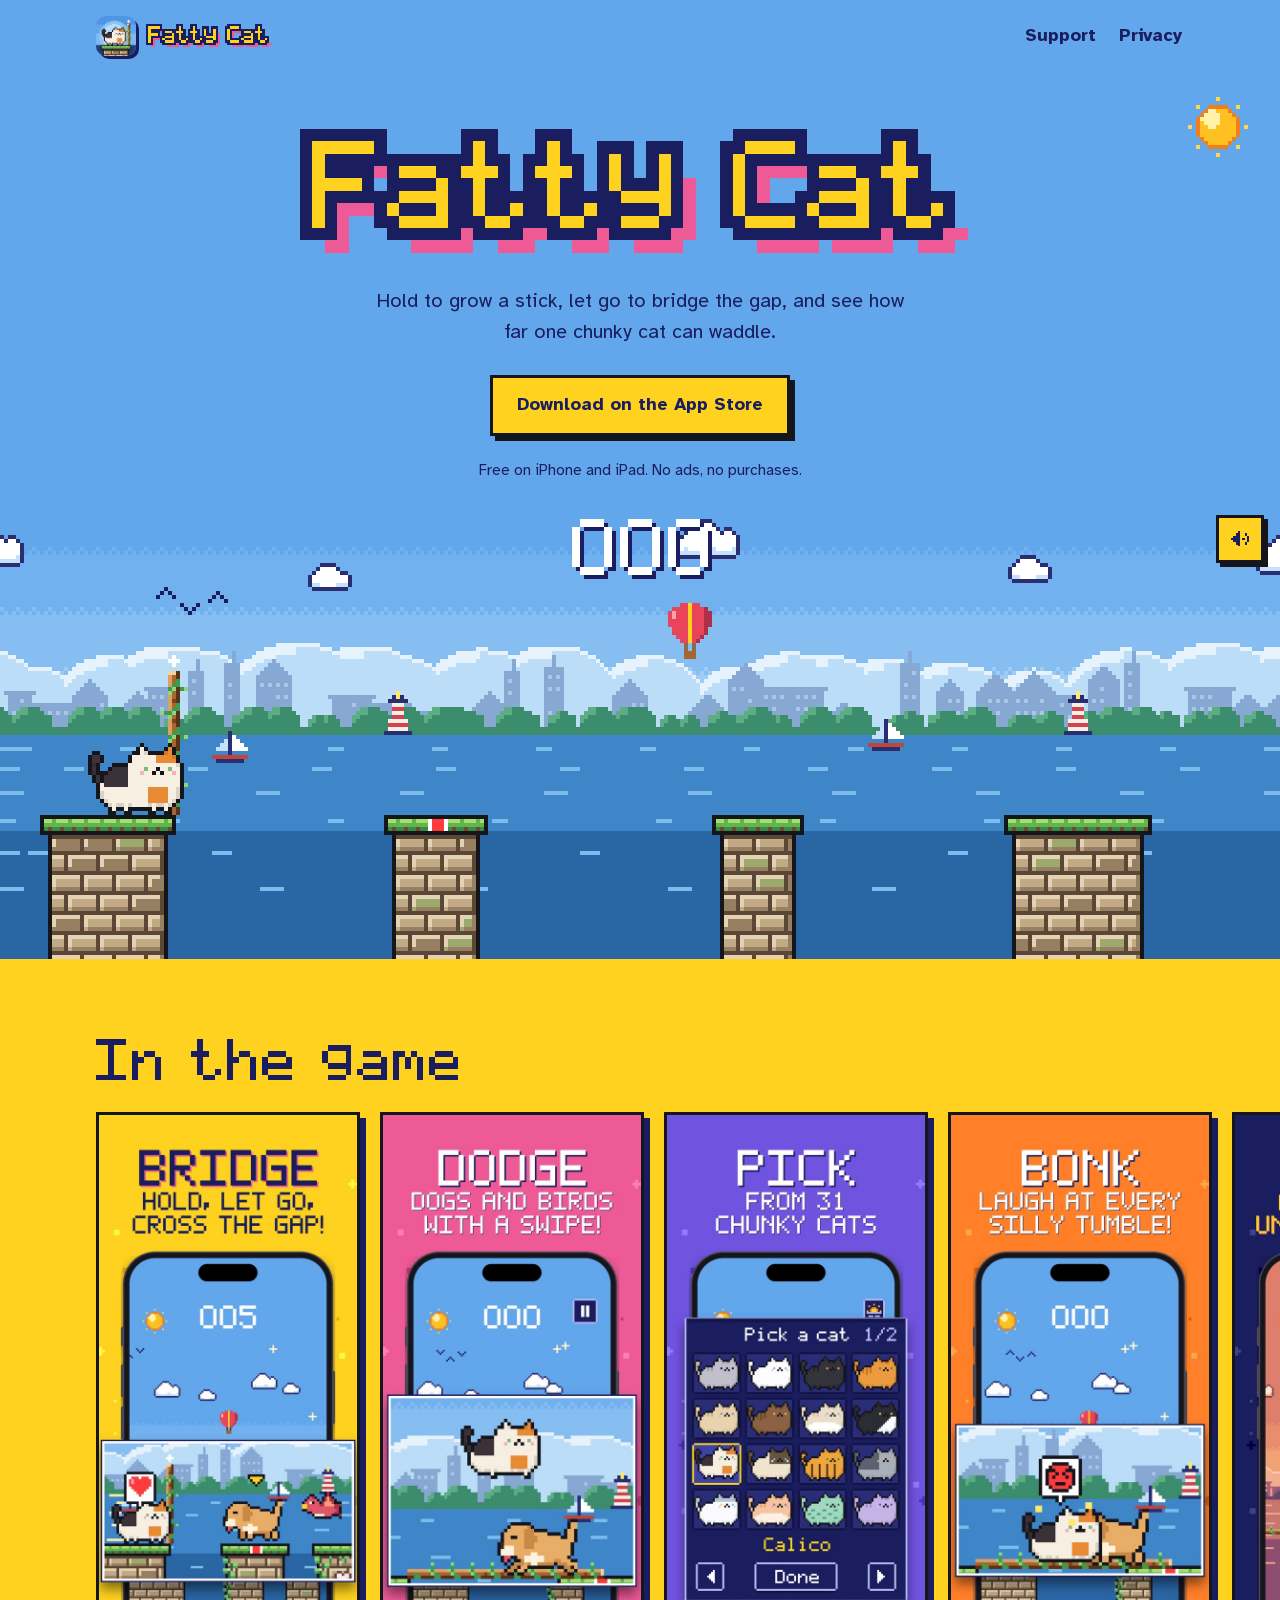
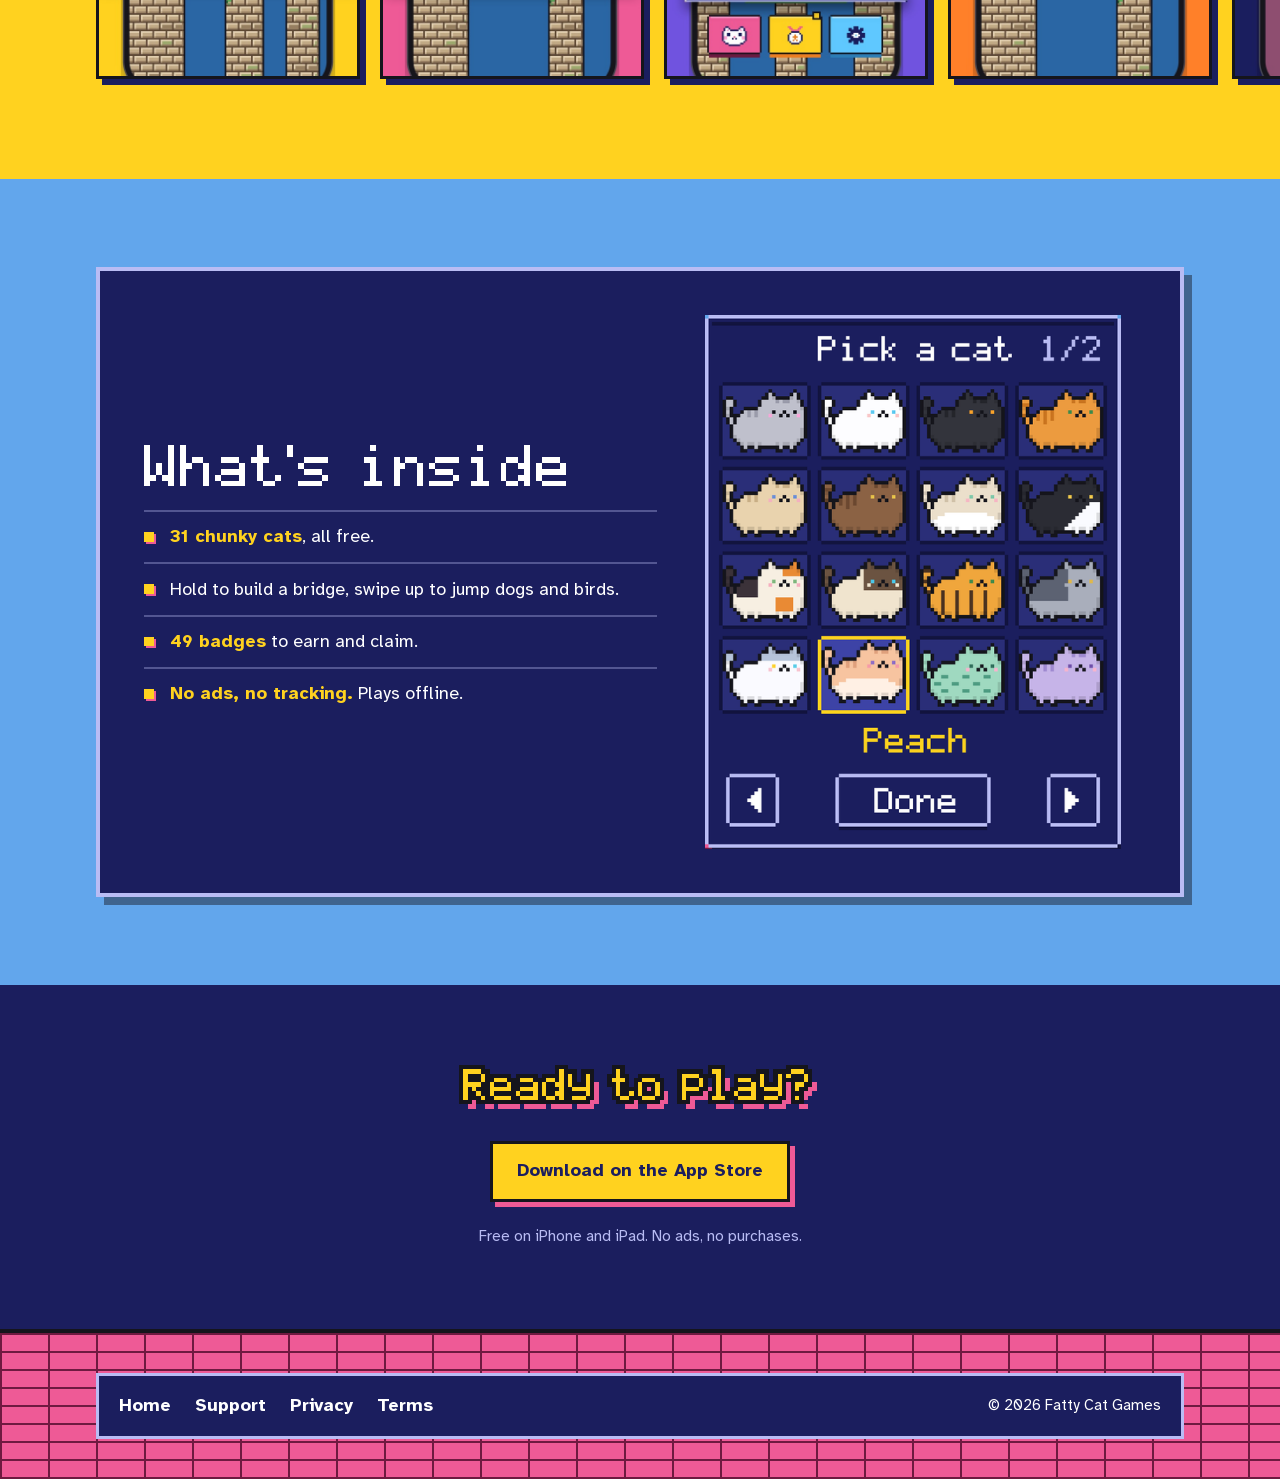
==== commit 3b2b73fe: "Sound on by default; button docks at the scene top right, floats when scrolled away Co-Authored-By: " ====
--- a/index.html
+++ b/index.html
@@ -17,7 +17,7 @@
 <link rel="icon" type="image/png" href="assets/favicon.png">
 <link rel="apple-touch-icon" href="assets/apple-touch-icon.png">
 <link rel="preload" href="assets/fonts/atkinson-400.woff2" as="font" type="font/woff2" crossorigin>
-<link rel="stylesheet" href="assets/style.css?v=3">
+<link rel="stylesheet" href="assets/style.css?v=4">
 </head>
 <body>
 <header class="wrap top">
@@ -78,8 +78,8 @@
     <small>&copy; 2026 Fatty Cat Games</small>
   </div>
 </footer>
-<script src="assets/pixel.js?v=3" defer></script>
-<script src="assets/audio.js?v=3" defer></script>
-<script src="assets/scene.js?v=3" defer></script>
+<script src="assets/pixel.js?v=4" defer></script>
+<script src="assets/audio.js?v=4" defer></script>
+<script src="assets/scene.js?v=4" defer></script>
 </body>
 </html>
--- a/assets/style.css
+++ b/assets/style.css
@@ -106,6 +106,7 @@
   width: 3rem; height: 3rem; padding: 0.75rem; display: grid; place-items: center; cursor: pointer;
   background: var(--navy); color: var(--white); border: 3px solid var(--lavender); box-shadow: 4px 4px 0 var(--outline);
 }
+.sound.docked { top: var(--sound-top, 1rem); bottom: auto; }
 .sound svg { width: 100%; height: auto; }
 .sound.is-on { background: var(--yellow); color: var(--navy); border-color: var(--outline); }
 .sound:hover { transform: translate(2px, 2px); box-shadow: 2px 2px 0 var(--outline); }
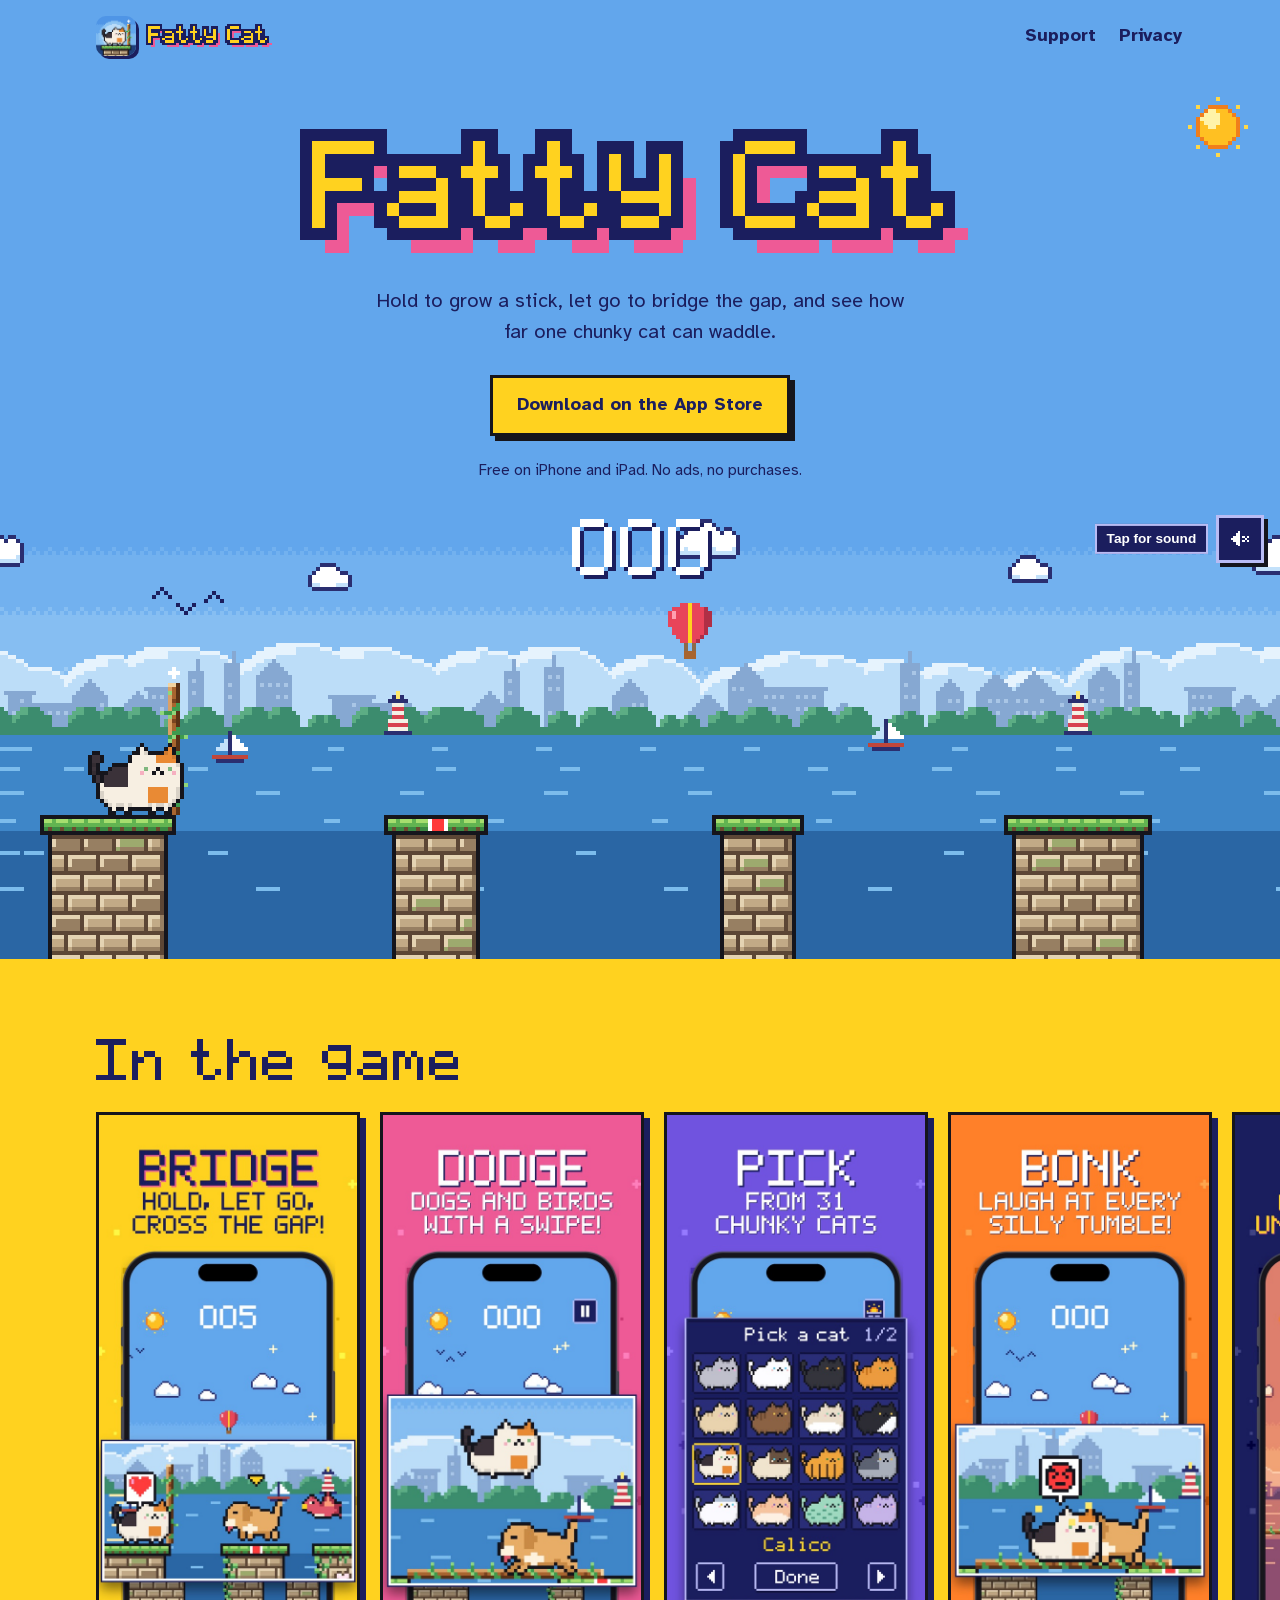
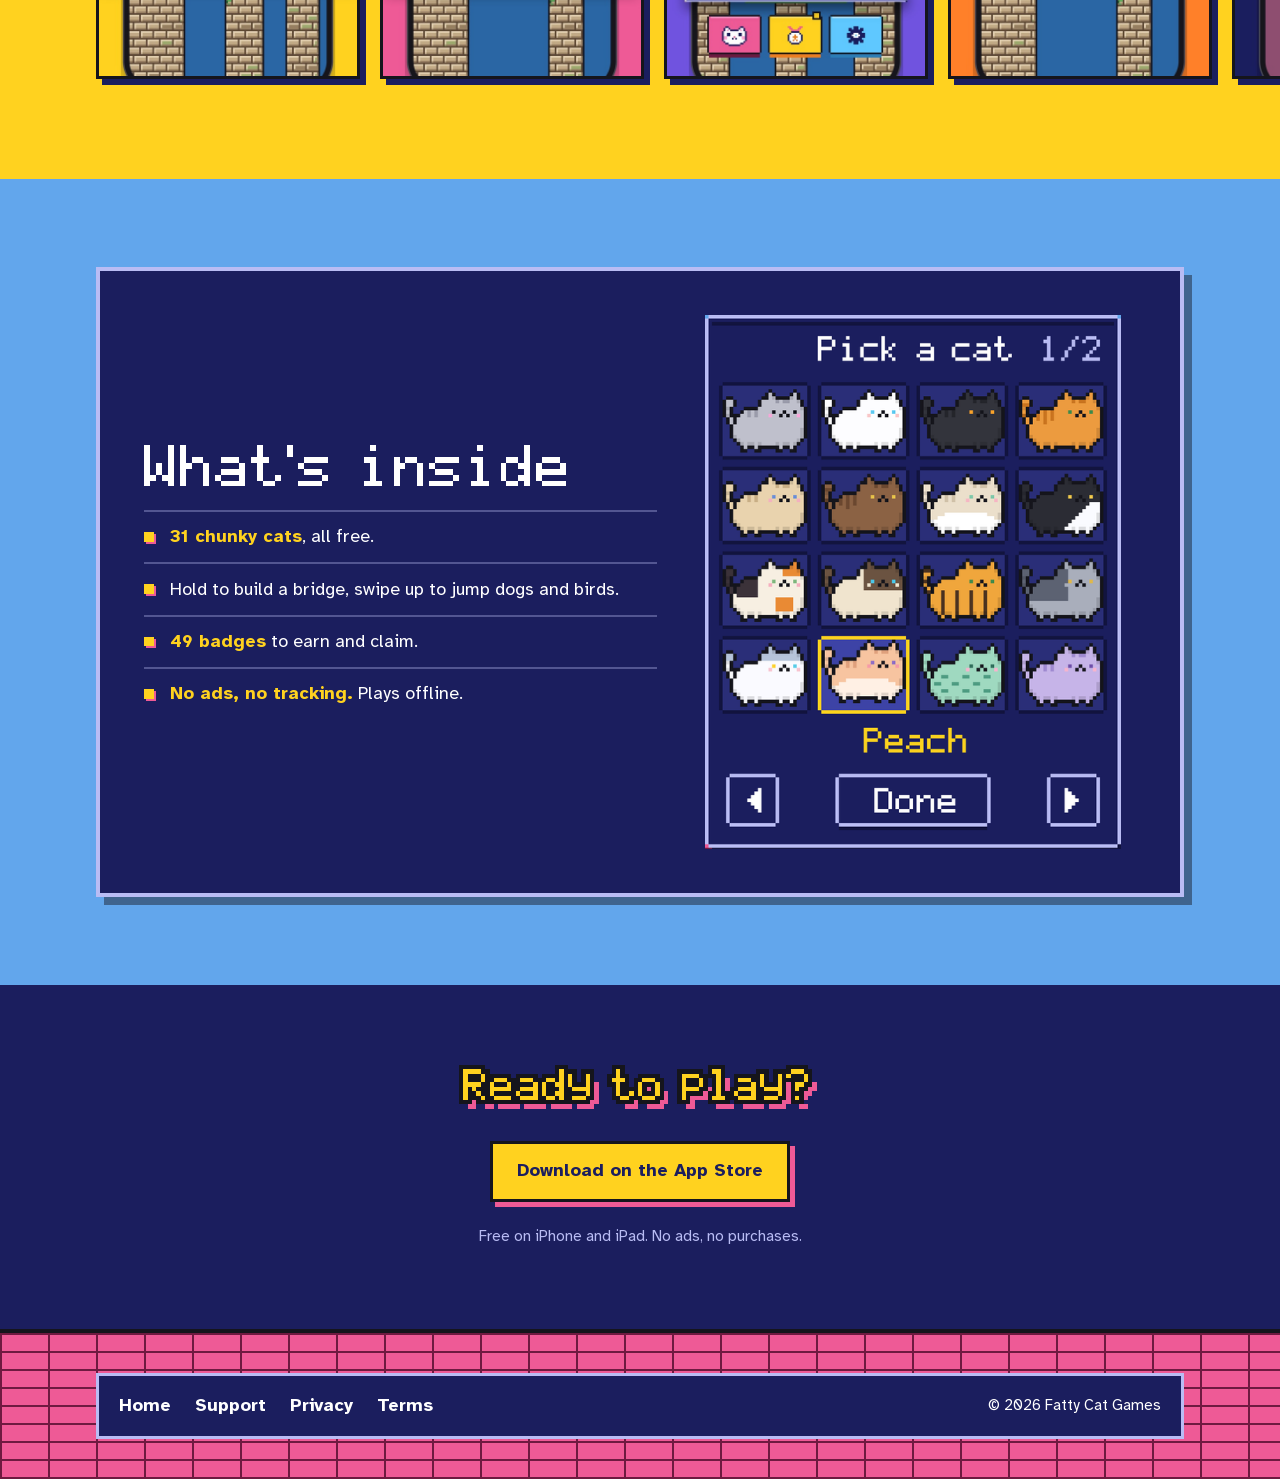
==== commit 36d00642: "Sound: show waiting state until the first tap, start on any first gesture Co-Authored-By: Claude Son" ====
--- a/index.html
+++ b/index.html
@@ -17,7 +17,7 @@
 <link rel="icon" type="image/png" href="assets/favicon.png">
 <link rel="apple-touch-icon" href="assets/apple-touch-icon.png">
 <link rel="preload" href="assets/fonts/atkinson-400.woff2" as="font" type="font/woff2" crossorigin>
-<link rel="stylesheet" href="assets/style.css?v=4">
+<link rel="stylesheet" href="assets/style.css?v=5">
 </head>
 <body>
 <header class="wrap top">
@@ -78,8 +78,8 @@
     <small>&copy; 2026 Fatty Cat Games</small>
   </div>
 </footer>
-<script src="assets/pixel.js?v=4" defer></script>
-<script src="assets/audio.js?v=4" defer></script>
-<script src="assets/scene.js?v=4" defer></script>
+<script src="assets/pixel.js?v=5" defer></script>
+<script src="assets/audio.js?v=5" defer></script>
+<script src="assets/scene.js?v=5" defer></script>
 </body>
 </html>
--- a/assets/style.css
+++ b/assets/style.css
@@ -106,6 +106,15 @@
   width: 3rem; height: 3rem; padding: 0.75rem; display: grid; place-items: center; cursor: pointer;
   background: var(--navy); color: var(--white); border: 3px solid var(--lavender); box-shadow: 4px 4px 0 var(--outline);
 }
+/* Sound is on but the browser is still waiting for a first tap: ring pulse and a short hint. */
+.sound.pending { animation: sound-ring 1.6s ease-out infinite; }
+.sound.pending::before {
+  content: "Tap for sound"; position: absolute; right: calc(100% + 0.7rem); top: 50%; transform: translateY(-50%);
+  padding: 0.35rem 0.6rem; white-space: nowrap; font-size: 0.85rem; font-weight: 700;
+  background: var(--navy); color: var(--white); border: 2px solid var(--lavender);
+}
+@keyframes sound-ring { 0% { box-shadow: 4px 4px 0 var(--outline), 0 0 0 0 rgba(255,210,31,.9); } 100% { box-shadow: 4px 4px 0 var(--outline), 0 0 0 14px rgba(255,210,31,0); } }
+@media (prefers-reduced-motion: reduce) { .sound.pending { animation: none; } }
 .sound.docked { top: var(--sound-top, 1rem); bottom: auto; }
 .sound svg { width: 100%; height: auto; }
 .sound.is-on { background: var(--yellow); color: var(--navy); border-color: var(--outline); }
